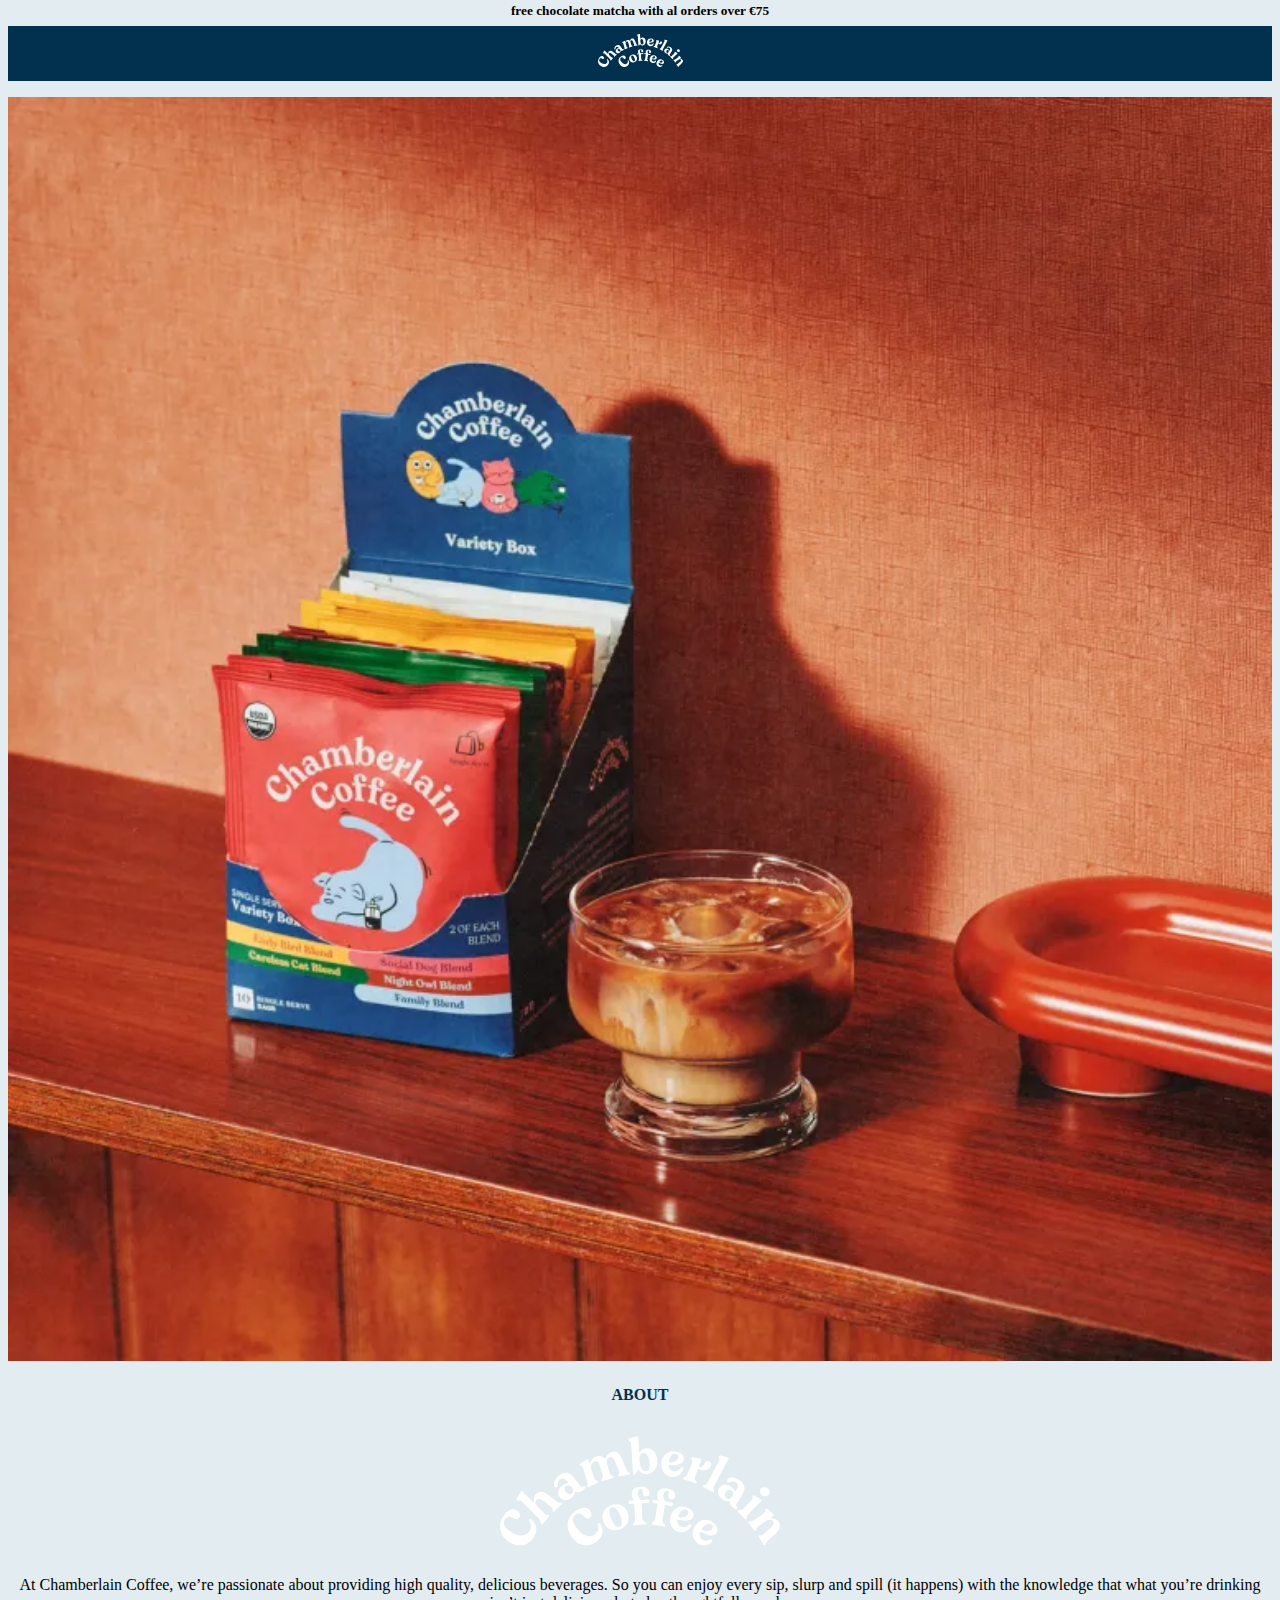
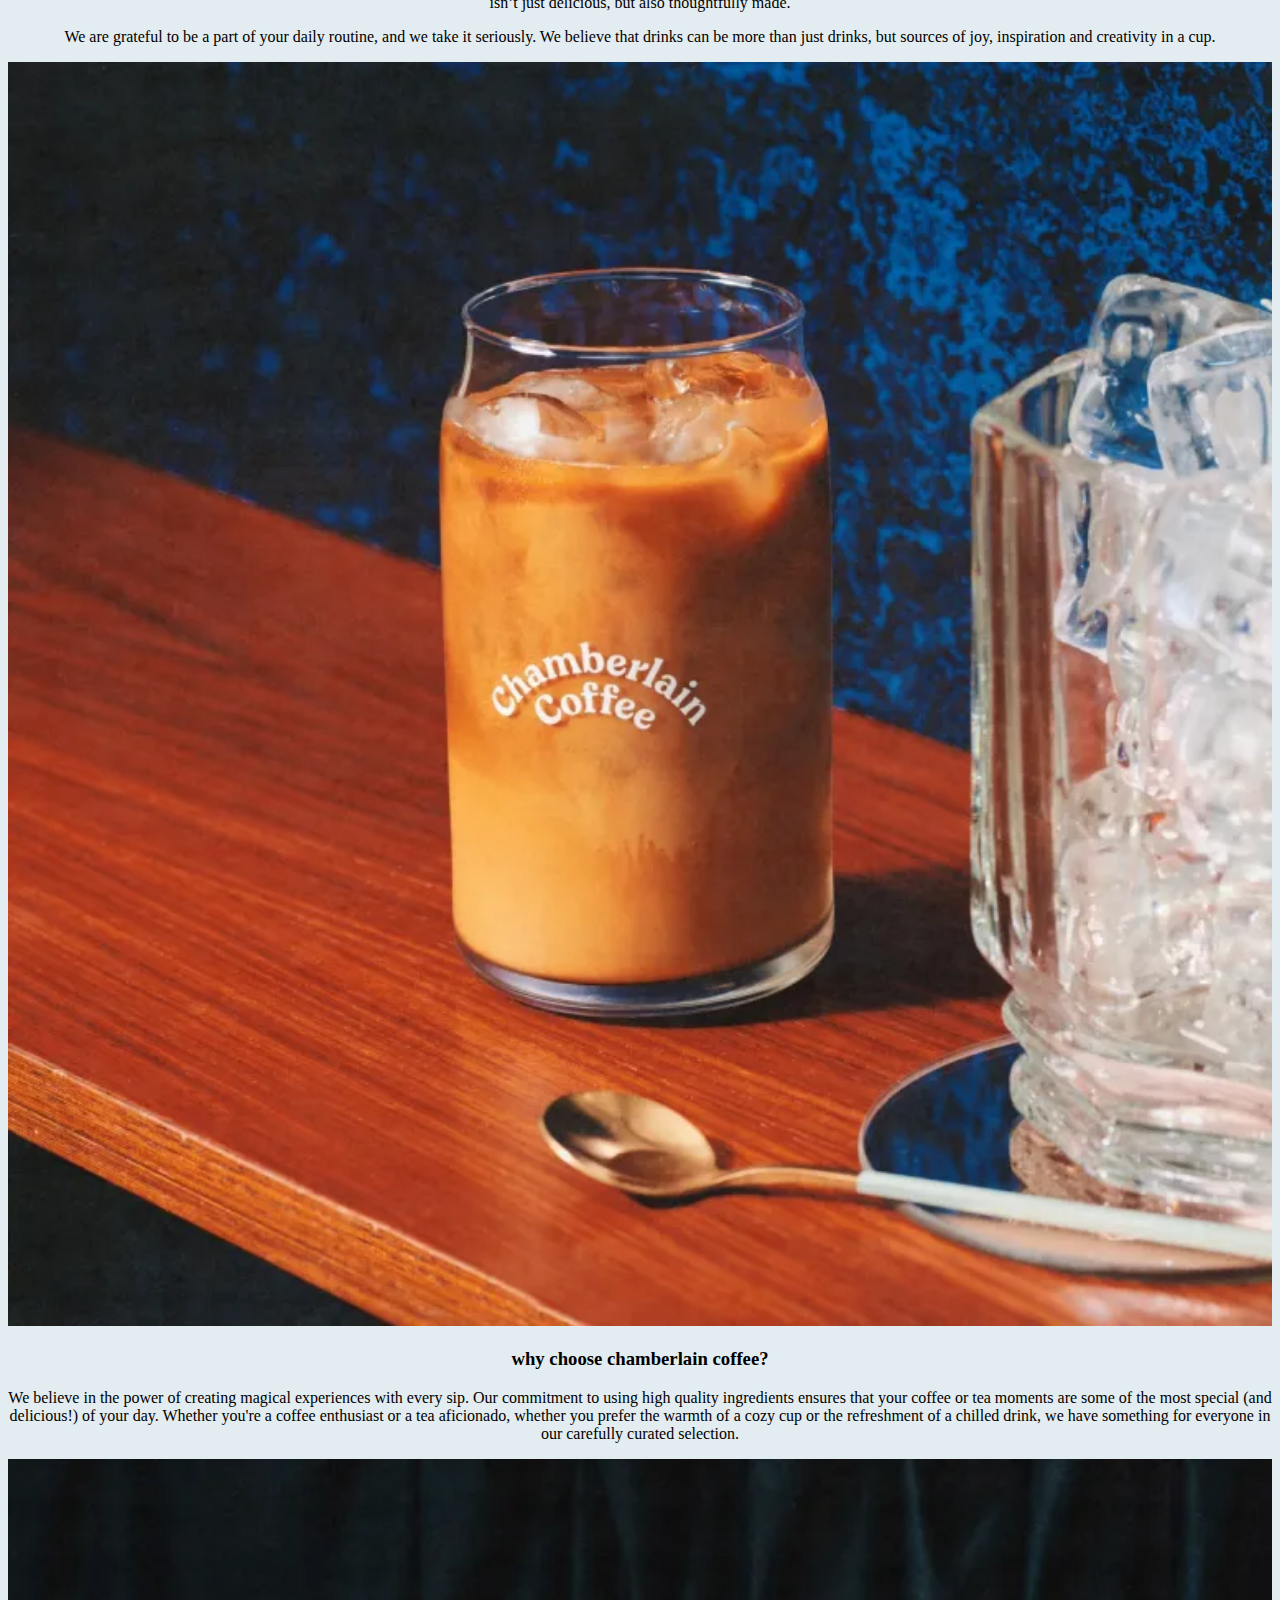
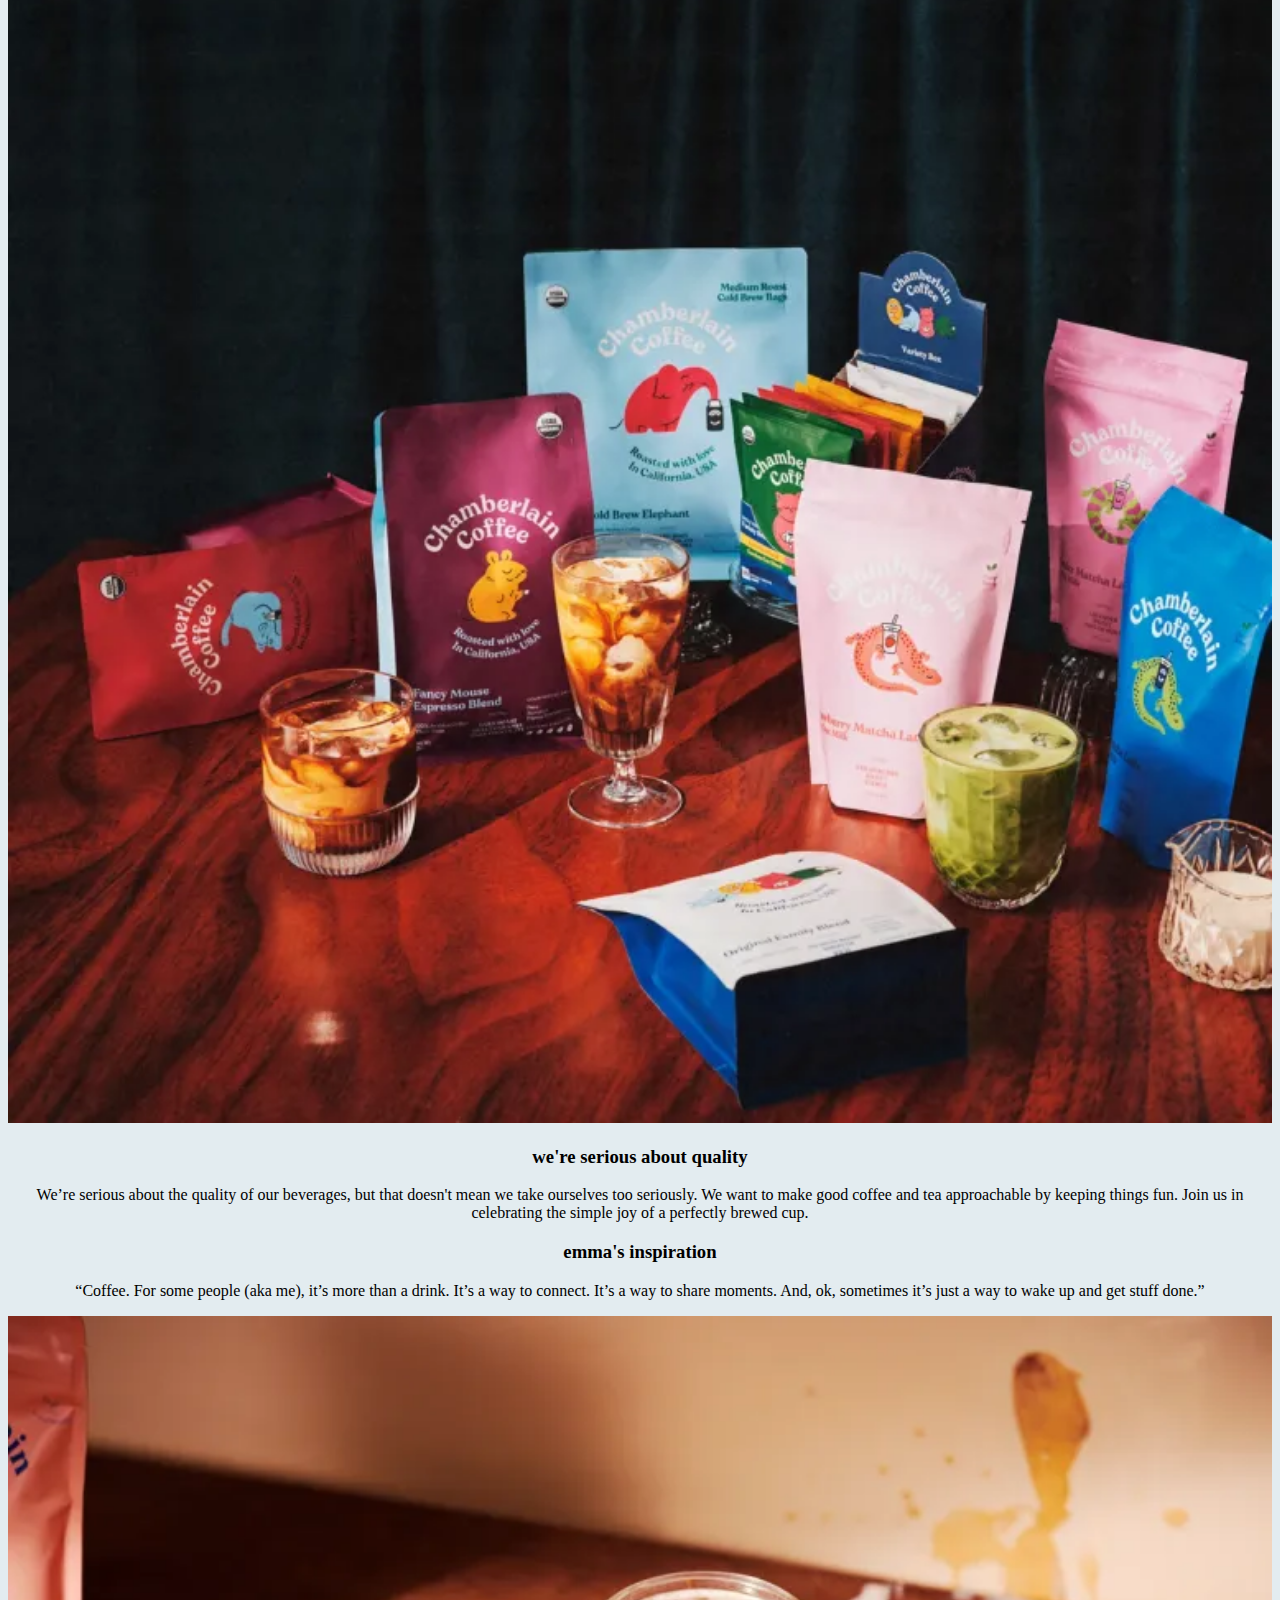
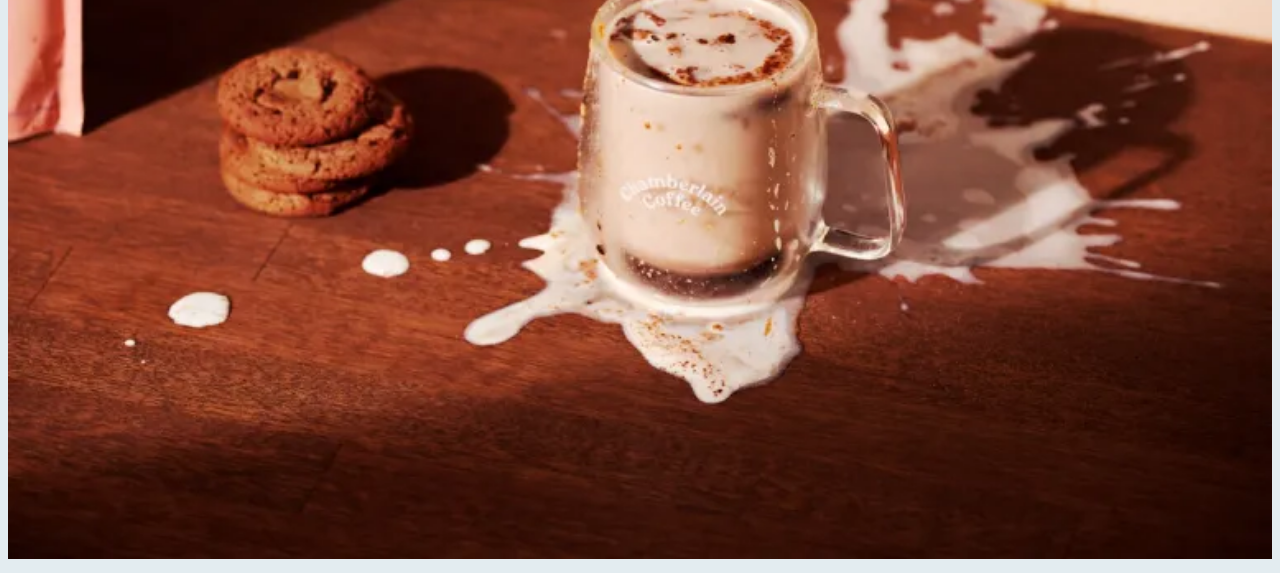
==== about.html @ 6c20d547 "aboutme" ====
<!DOCTYPE html>
<html lang="en">
  <head>
    <meta charset="UTF-8" />
    <meta name="viewport" content="width=device-width, initial-scale=1.0" />
    <link href="styles/style.css" rel="stylesheet" />
    <link rel="icon" type="image/svg+xml" href="images/favicon.svg" />
  </head>
  <body>
    <header>
      <div class="text-carousel">
        <p class="carousel-p">free chocolate matcha with al orders over €75</p>
        <p class="carousel-p">free shipping on all eu orders over €60</p>
        <p class="carousel-p">shipping locally to eu costumers</p>
      </div>
      <nav>
        <ul>
          <li>
            <div class="logo">
              <img
                src="/images/chamberlain_logo.svg"
                height="85"
                width="85"
                alt="logo naam chamberlain coffee"
              />
            </div>
          </li>
        </ul>
      </nav>
    </header>

    <img
      src="/images/aboutme1.webp"
      height="100%"
      width="100%"
      alt="logo naam chamberlain coffee"
    />

    <section>
      <h4>ABOUT</h4>
      <img
        src="/images/chamberlain_logo.svg"
        height="130"
        width="280"
        alt="logo naam chamberlain coffee"
      />
      <p>
        At Chamberlain Coffee, we’re passionate about providing high quality,
        delicious beverages. So you can enjoy every sip, slurp and spill (it
        happens) with the knowledge that what you’re drinking isn’t just
        delicious, but also thoughtfully made.
      </p>
      <p>
        We are grateful to be a part of your daily routine, and we take it
        seriously. We believe that drinks can be more than just drinks, but
        sources of joy, inspiration and creativity in a cup.
      </p>
    </section>

    <img
      src="/images/aboutme2.webp"
      height="100%"
      width="100%"
      alt="logo naam chamberlain coffee"
    />

    <h3>why choose chamberlain coffee?</h3>
    <p>
      We believe in the power of creating magical experiences with every sip.
      Our commitment to using high quality ingredients ensures that your coffee
      or tea moments are some of the most special (and delicious!) of your day.
      Whether you're a coffee enthusiast or a tea aficionado, whether you prefer
      the warmth of a cozy cup or the refreshment of a chilled drink, we have
      something for everyone in our carefully curated selection.
    </p>

    <img
      src="/images/aboutme3.webp"
      height="100%"
      width="100%"
      alt="logo naam chamberlain coffee"
    />

    <section>
      <h3>we're serious about quality</h3>
      <p>
        We’re serious about the quality of our beverages, but that doesn't mean
        we take ourselves too seriously. We want to make good coffee and tea
        approachable by keeping things fun. Join us in celebrating the simple
        joy of a perfectly brewed cup.
      </p>
    </section>

    <section>
      <h3>emma's inspiration</h3>
      <p>
        “Coffee. For some people (aka me), it’s more than a drink. It’s a way to
        connect. It’s a way to share moments. And, ok, sometimes it’s just a way
        to wake up and get stuff done.”
      </p>
    </section>

    <img
      src="/images/aboutme4.webp"
      height="100%"
      width="100%"
      alt="logo naam chamberlain coffee"
    />

    <script defer src="java.js"></script>
  </body>
</html>
---- styles/style.css ----
/* Default (light mode) met hulp van codepen van david */
:root {
  --background-color: #ffffff;
  --text-color: #000000;
  --primary-color: #023150;
  --secondary-color: #e3ecf0;
}

body:has(input[value="dark"]:checked) {
  --background-color: #1B1A55;
  --text-color: #9290C3;
  --primary-color: #535C91;
  --secondary-color: #070F2B;
}

body:has(input[value="summer"]:checked) {
  --background-color: #fff4ca; 
  --text-color: #005f73;     
  --primary-color:#074c0b; 
  --secondary-color: #86cf89;  
}

body {
  background-color: var(--secondary-color);
  color: var(--text-color);
  text-align: center;
  font-size: 16px;
}

button {
  background-color: var(--primary-color);
  color: var(--text-color);
}

a {
  color: var(--background-color);
}

header {
  position: sticky;
}

h1 {
  color: var(--background-color);
  font-size: 4cap;
  font-weight: 1000;
  text-align: center;
  margin: -150px 0;
}

h1, h2 span {
  display: block;
}

h2 {
  color: var(--primary-color);
  font-size: 3.5cap;
}

h4 {
  color: var(--primary-color);
}

h5 {
  font-size: medium;
  margin-top: -1.5em;
  font-weight: lighter;
}

p {
  color: var(--text-color);
}

nav {
  /* position: sticky; */
  z-index: 10;
  top: 0;
}

ul {
  color: var(--secondary-color);
  padding: 1em;
  display: flex;
  list-style-type: none;
  gap: 1em;
  justify-content: space-around;
  
}

nav ul {
  background-color: var(--primary-color);
  z-index: 10;
}

ol {
  color: var(--text-color);
  padding: 1em;
  list-style-type: none;
  gap: 1em;
  justify-content: space-around;
}

li {
  font-weight: bold;
}

.logo {
  margin-top: -2em;
  margin-bottom: -2em;
}

.text-carousel {
  width: 100%;
  text-align: center;
  margin: -18px 0;
  padding: 3px 0;
  background-color: var(--secondary-color);
  font-weight: bold;
  color: var(--text-color);
  position: relative;
  font-size: smaller;
  z-index: 1;
  height: 30px;
}

.carousel-p {
  position: absolute;
  background-color: var(--secondary-color);
  width: 100%;
  top: 0;
  left: 100%; /* Start buiten het scherm aan de rechterkant */
  transform: translateX(100%);
  opacity: 0;
  transition: transform 0.6s ease, opacity 0.6s ease; /* Animatie voor sliding en fading */
}

.carousel-p.active {
  left: 0;
  transform: translateX(0); /* Verplaats de tekst naar zijn originele plek (binnen het zicht) */
  opacity: 1; /* Toon de tekst */
}

.carousel-p.exit {
  transform: translateX(-100%); /* Schuif de huidige tekst naar links (uit het zicht) */
  opacity: 0; /* Verberg de tekst */
}

.frontpage {
  position: relative;
  width: 100%;
  height: 550px;
  background-image: url("/images/frontpagecoffee.jpg");
  background-size: cover;
  background-position: center;
  display: flex;
  flex-direction: column;
  justify-content: center;
  align-items: center;
  color: var(--secondary-color);
  margin: -10;
  padding: -10;
  margin-top: 1em;
}

.frontpage button {
  background-color: var(--secondary-color);
  color: var(--text-color);
  border: 1px solid black;
  padding: 13px;
  border-radius: 15px;
  font-weight: bold;
  margin: 150px 0;
  text-align: center;
}

.bestsellers {
  display: grid;
  grid-template-columns: repeat(2, 1fr); /* Twee kolommen */
  gap: -5px;
  margin-top: 20px;

}

.bestsellers p {
  margin-top: -0.5em;
  font-size: smaller;
}

.bundles p {
  margin-top: -0.5em;
  font-size: smaller;
}

.pitcher,
.beakermug,
.icecubetray,
.chaioatmilklatte,
.matchagreen,
.xlcoldbrew,
.coldbrewstarter {
  justify-content: space-between;
  background-color: var(--background-color);
  padding: 15px;
  margin: 5px;
  background: var(--background-color);
  color: var(--text-color);
  border-radius: 30px;
}

button {
  background-color: #215731;
  color: white;
  border-radius: 20px;
  width: 130px;
border-style: none;
}

.bestsellers.button {
  color: #215731;
}

.subscribebutton {
  background-color: var(--secondary-color);
  color: var(--text-color);
  border-radius: 20px;
  /* padding: 1px; */
  margin-top: -1em;
  margin-bottom: -1em;
}

.somethingforeveryone {
  justify-content: space-between;
  background-color: var(--background-color);
  padding: 20px;
  background: var(--background-color);
  color: var(--text-color);
  border-radius: 50px;
  margin-top: 5em;
}

.sfe {
  display: flex;
  justify-content: space-between;
  overflow-x: scroll;
  background-color: transparent;
}

.sfe h4 {
  color: var(--primary-color);
}

.explorethearchieve {
  background: var(--primary-color);
  padding: 20px;
  color: var(--background-color);
  border-radius: 40px;
  text-align: left;
}

.explorethearchieve h2 {
  color: var(--background-color);
  text-align: center;
  font-size: 4.5cap;
  margin-top: -0.2em;
  margin-bottom: -0.2em;
}

.explorethearchieve h3 {
  font-size: 2.5cap;
  text-align: center;
}

.explorethearchieve p {
  color: var(--background-color);
  text-align: center;
}

.explorethearchieve button {
  background-color: var(--secondary-color);
  color: var(--primary-color);
  border-radius: 20px;
  padding: 5px;
  margin: 1em;
  text-align: center;
}

video {
  border-radius: 3cap;
}

/* color: p button bestsellers: #9bcbeb */
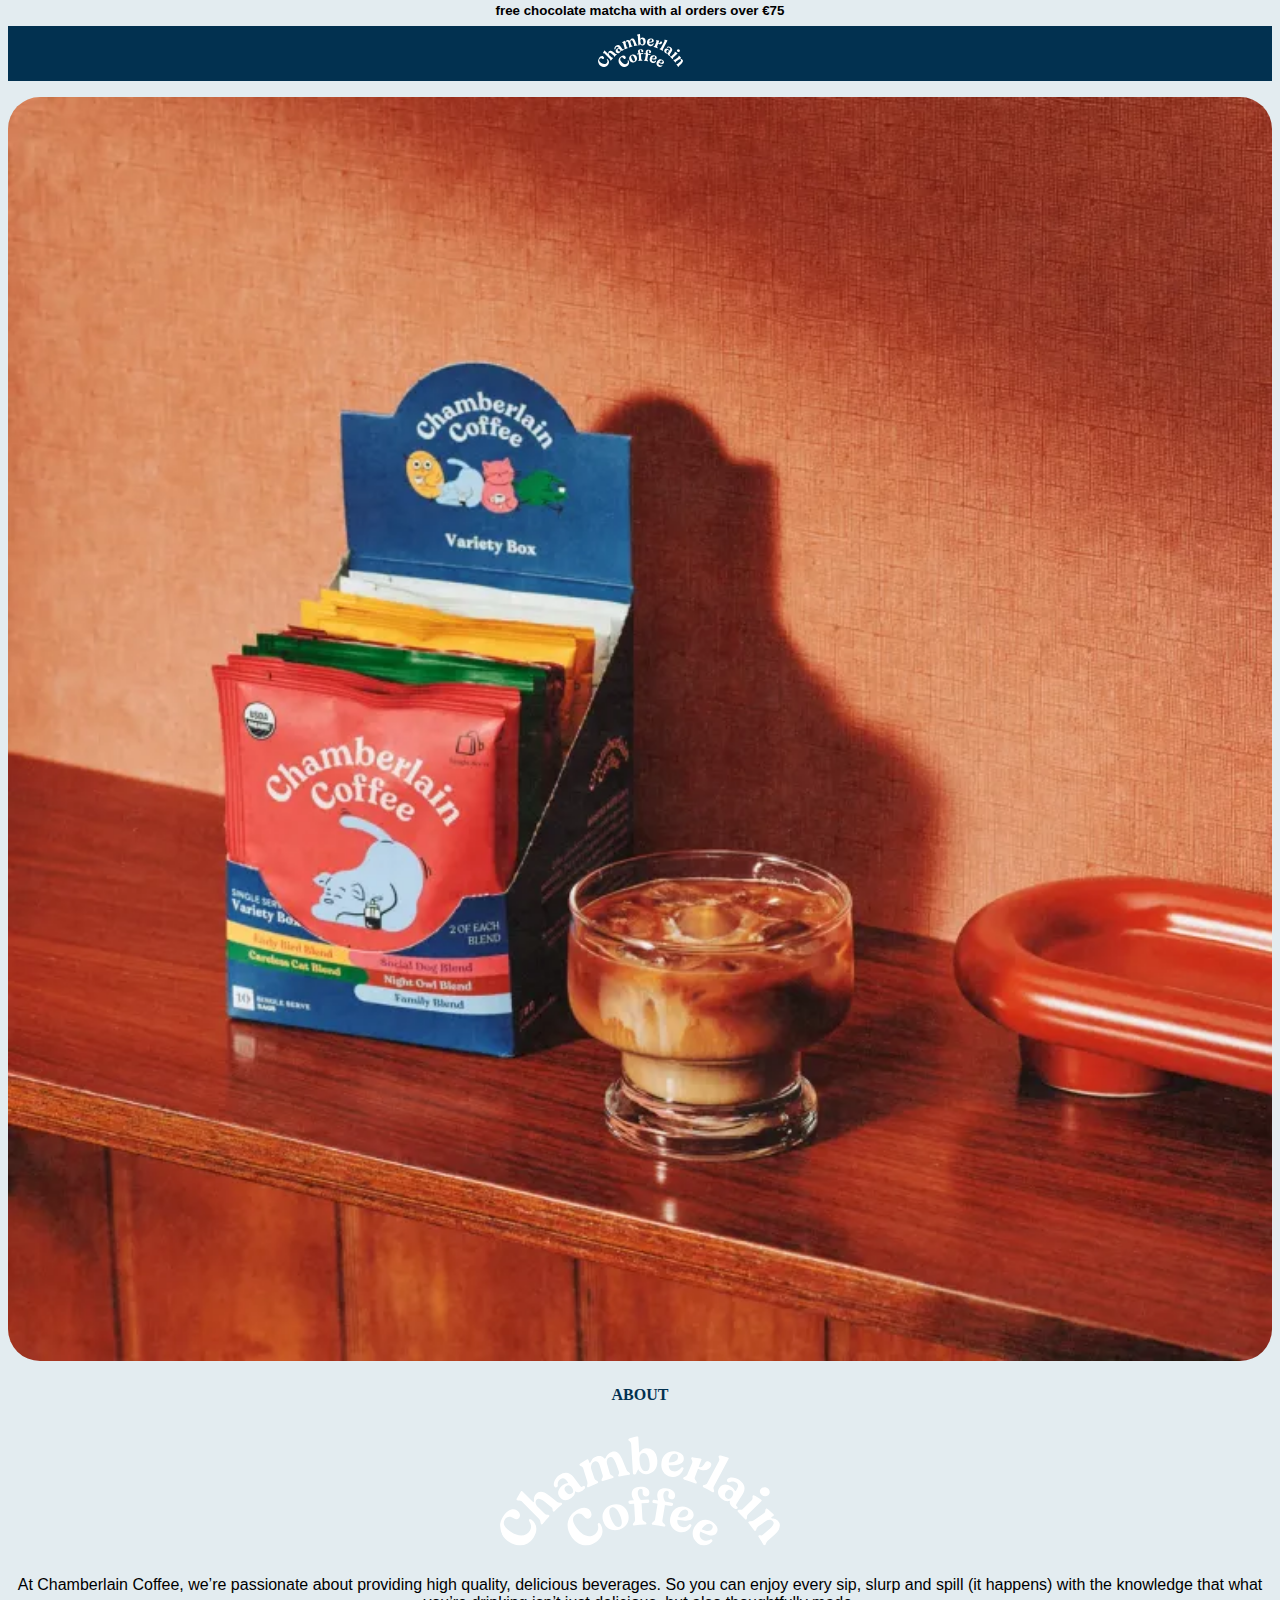
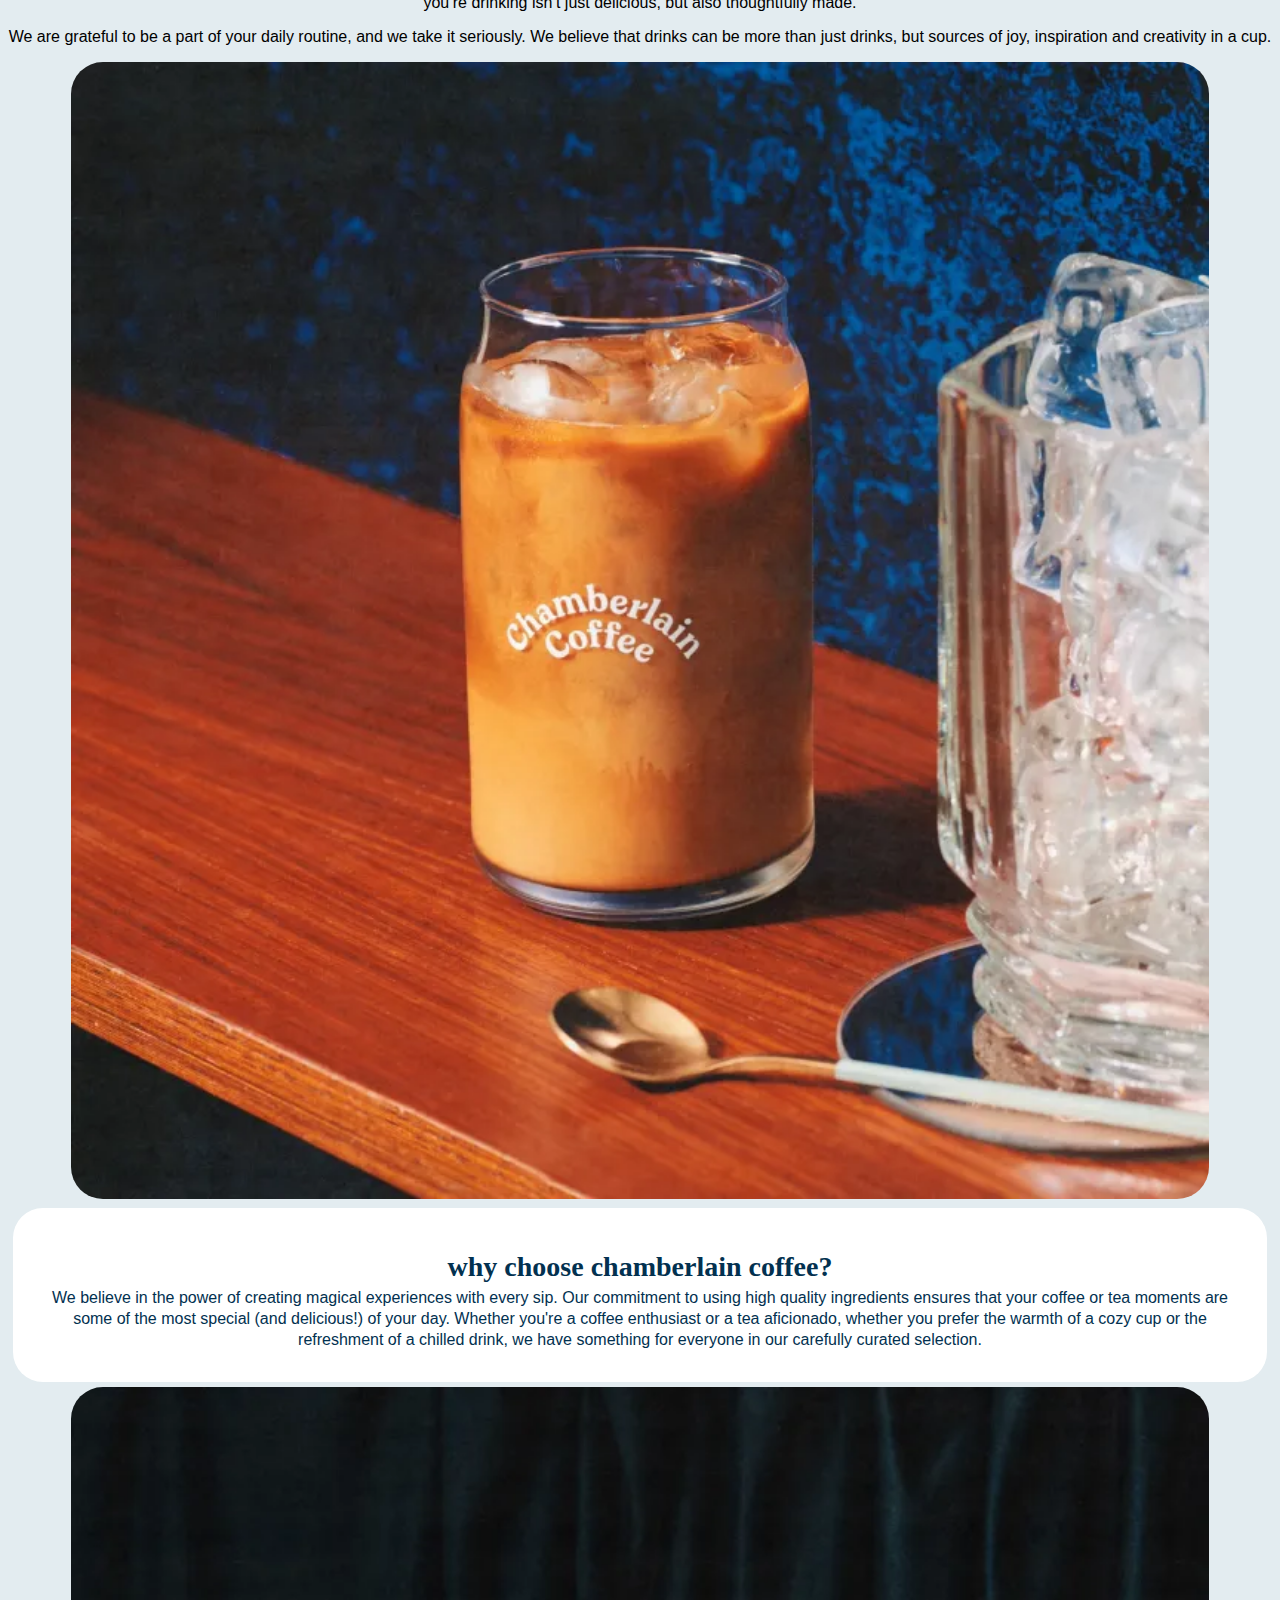
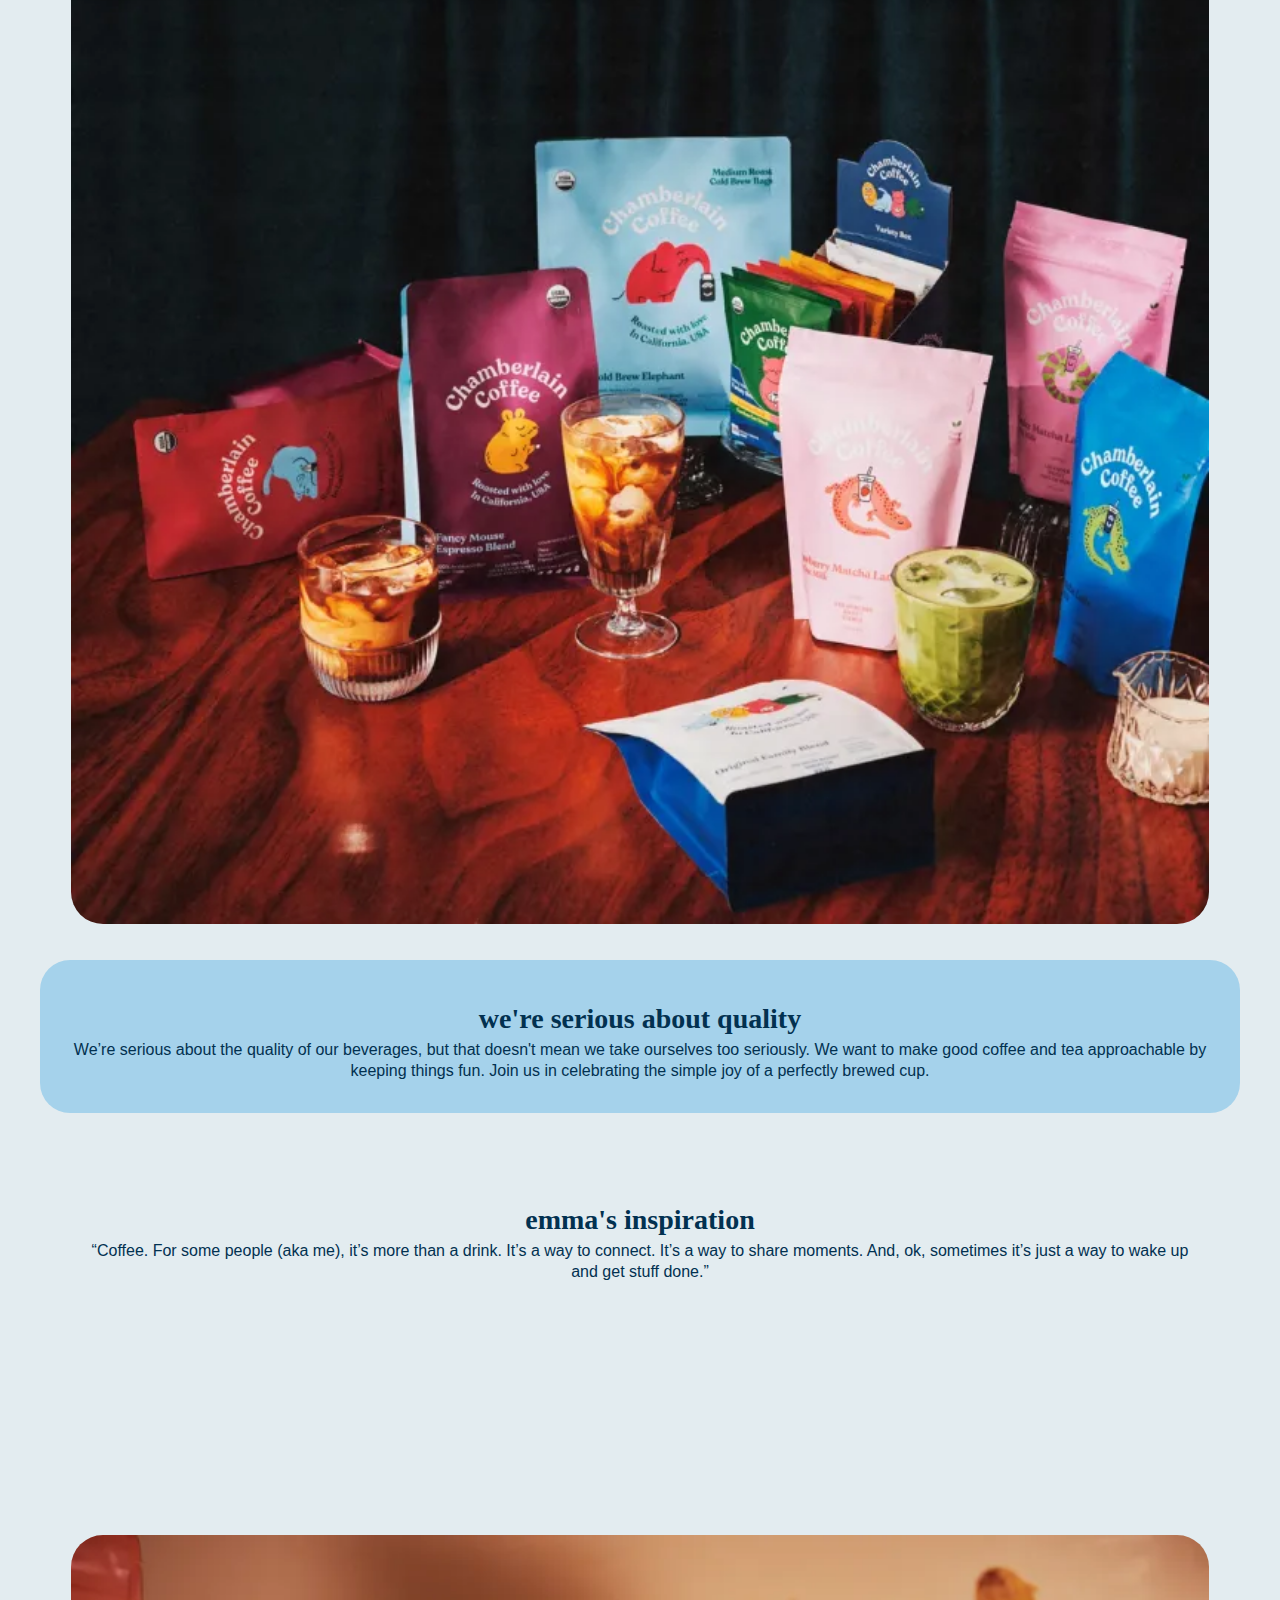
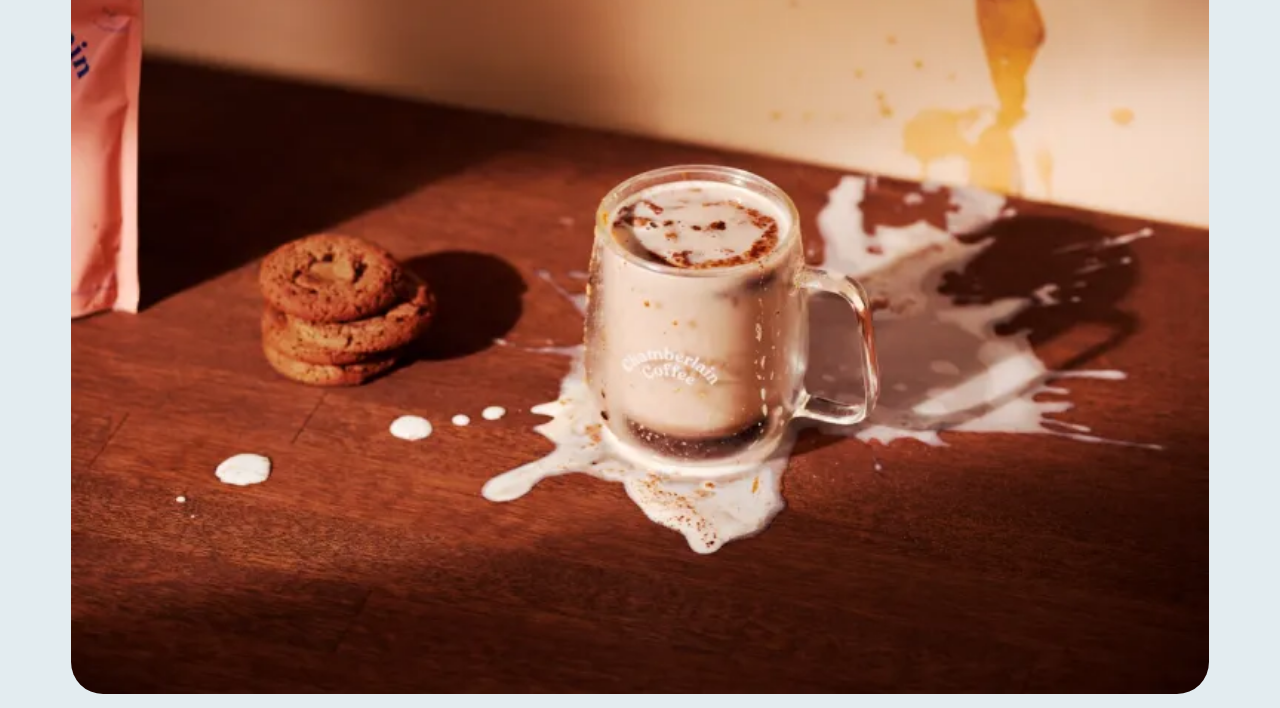
==== commit 17fa1c7e: "about-styling" ====
--- a/about.html
+++ b/about.html
@@ -6,7 +6,7 @@
     <link href="styles/style.css" rel="stylesheet" />
     <link rel="icon" type="image/svg+xml" href="images/favicon.svg" />
   </head>
-  <body>
+  <body class="about">
     <header>
       <div class="text-carousel">
         <p class="carousel-p">free chocolate matcha with al orders over €75</p>
@@ -36,7 +36,7 @@
       alt="logo naam chamberlain coffee"
     />
 
-    <section>
+    <section class="about">
       <h4>ABOUT</h4>
       <img
         src="/images/chamberlain_logo.svg"
@@ -59,29 +59,32 @@
 
     <img
       src="/images/aboutme2.webp"
-      height="100%"
-      width="100%"
+      height="90%"
+      width="90%"
       alt="logo naam chamberlain coffee"
     />
 
-    <h3>why choose chamberlain coffee?</h3>
-    <p>
-      We believe in the power of creating magical experiences with every sip.
-      Our commitment to using high quality ingredients ensures that your coffee
-      or tea moments are some of the most special (and delicious!) of your day.
-      Whether you're a coffee enthusiast or a tea aficionado, whether you prefer
-      the warmth of a cozy cup or the refreshment of a chilled drink, we have
-      something for everyone in our carefully curated selection.
-    </p>
+    <section class="choose">
+      <h3>why choose chamberlain coffee?</h3>
+      <p>
+        We believe in the power of creating magical experiences with every sip.
+        Our commitment to using high quality ingredients ensures that your
+        coffee or tea moments are some of the most special (and delicious!) of
+        your day. Whether you're a coffee enthusiast or a tea aficionado,
+        whether you prefer the warmth of a cozy cup or the refreshment of a
+        chilled drink, we have something for everyone in our carefully curated
+        selection.
+      </p>
+    </section>
 
     <img
       src="/images/aboutme3.webp"
-      height="100%"
-      width="100%"
+      height="90%"
+      width="90%"
       alt="logo naam chamberlain coffee"
     />
 
-    <section>
+    <section class="quality">
       <h3>we're serious about quality</h3>
       <p>
         We’re serious about the quality of our beverages, but that doesn't mean
@@ -91,7 +94,7 @@
       </p>
     </section>
 
-    <section>
+    <section class="inspiration">
       <h3>emma's inspiration</h3>
       <p>
         “Coffee. For some people (aka me), it’s more than a drink. It’s a way to
@@ -102,8 +105,8 @@
 
     <img
       src="/images/aboutme4.webp"
-      height="100%"
-      width="100%"
+      height="90%"
+      width="90%"
       alt="logo naam chamberlain coffee"
     />
 
--- a/styles/style.css
+++ b/styles/style.css
@@ -7,17 +7,17 @@
 }
 
 body:has(input[value="dark"]:checked) {
-  --background-color: #1B1A55;
-  --text-color: #9290C3;
-  --primary-color: #535C91;
-  --secondary-color: #070F2B;
+  --background-color: #1b1a55;
+  --text-color: #9290c3;
+  --primary-color: #535c91;
+  --secondary-color: #070f2b;
 }
 
 body:has(input[value="summer"]:checked) {
-  --background-color: #fff4ca; 
-  --text-color: #005f73;     
-  --primary-color:#074c0b; 
-  --secondary-color: #86cf89;  
+  --background-color: #fff4ca;
+  --text-color: #005f73;
+  --primary-color: #074c0b;
+  --secondary-color: #86cf89;
 }
 
 body {
@@ -48,7 +48,8 @@
   margin: -150px 0;
 }
 
-h1, h2 span {
+h1,
+h2 span {
   display: block;
 }
 
@@ -69,6 +70,7 @@
 
 p {
   color: var(--text-color);
+  font-family: Verdana, Geneva, Tahoma, sans-serif;
 }
 
 nav {
@@ -84,7 +86,6 @@
   list-style-type: none;
   gap: 1em;
   justify-content: space-around;
-  
 }
 
 nav ul {
@@ -136,12 +137,16 @@
 
 .carousel-p.active {
   left: 0;
-  transform: translateX(0); /* Verplaats de tekst naar zijn originele plek (binnen het zicht) */
+  transform: translateX(
+    0
+  ); /* Verplaats de tekst naar zijn originele plek (binnen het zicht) */
   opacity: 1; /* Toon de tekst */
 }
 
 .carousel-p.exit {
-  transform: translateX(-100%); /* Schuif de huidige tekst naar links (uit het zicht) */
+  transform: translateX(
+    -100%
+  ); /* Schuif de huidige tekst naar links (uit het zicht) */
   opacity: 0; /* Verberg de tekst */
 }
 
@@ -178,7 +183,6 @@
   grid-template-columns: repeat(2, 1fr); /* Twee kolommen */
   gap: -5px;
   margin-top: 20px;
-
 }
 
 .bestsellers p {
@@ -207,12 +211,71 @@
   border-radius: 30px;
 }
 
+body.about img {
+  border-radius: 2em;
+}
+
+.about p {
+  font-size: 100%;
+}
+
+/* .about {
+  padding: 15px;
+  margin: 5px;
+  background: var(--background-color);
+  color: var(--text-color);
+  border-radius: 30px;
+} */
+
+.choose {
+  padding: 15px;
+  margin: 5px;
+  background: var(--background-color);
+  color: var(--text-color);
+  border-radius: 30px;
+}
+
+.choose h3,
+.quality h3,
+.inspiration h3 {
+  font-size: 28px;
+  display: inline-block;
+  width: 85%;
+  margin-bottom: 5px;
+  color: var(--primary-color)
+}
+
+
+
+.choose p,
+.quality p,
+.inspiration p {
+  margin: 1em 1em;
+  margin-top: 0;
+  line-height: 130%;
+  padding: -1em -1em;
+  color: var(--primary-color)
+}
+
+.quality {
+  padding: 15px;
+  margin: 2em 2em;
+  background: #a5d2eb;
+  color: var(--text-color);
+  border-radius: 30px;
+}
+
+.inspiration {
+margin: 5%;
+margin-bottom: 20%;
+}
+
 button {
   background-color: #215731;
   color: white;
   border-radius: 20px;
   width: 130px;
-border-style: none;
+  border-style: none;
 }
 
 .bestsellers.button {
@@ -288,4 +351,4 @@
   border-radius: 3cap;
 }
 
-/* color: p button bestsellers: #9bcbeb */+/* color: p button bestsellers: #9bcbeb */
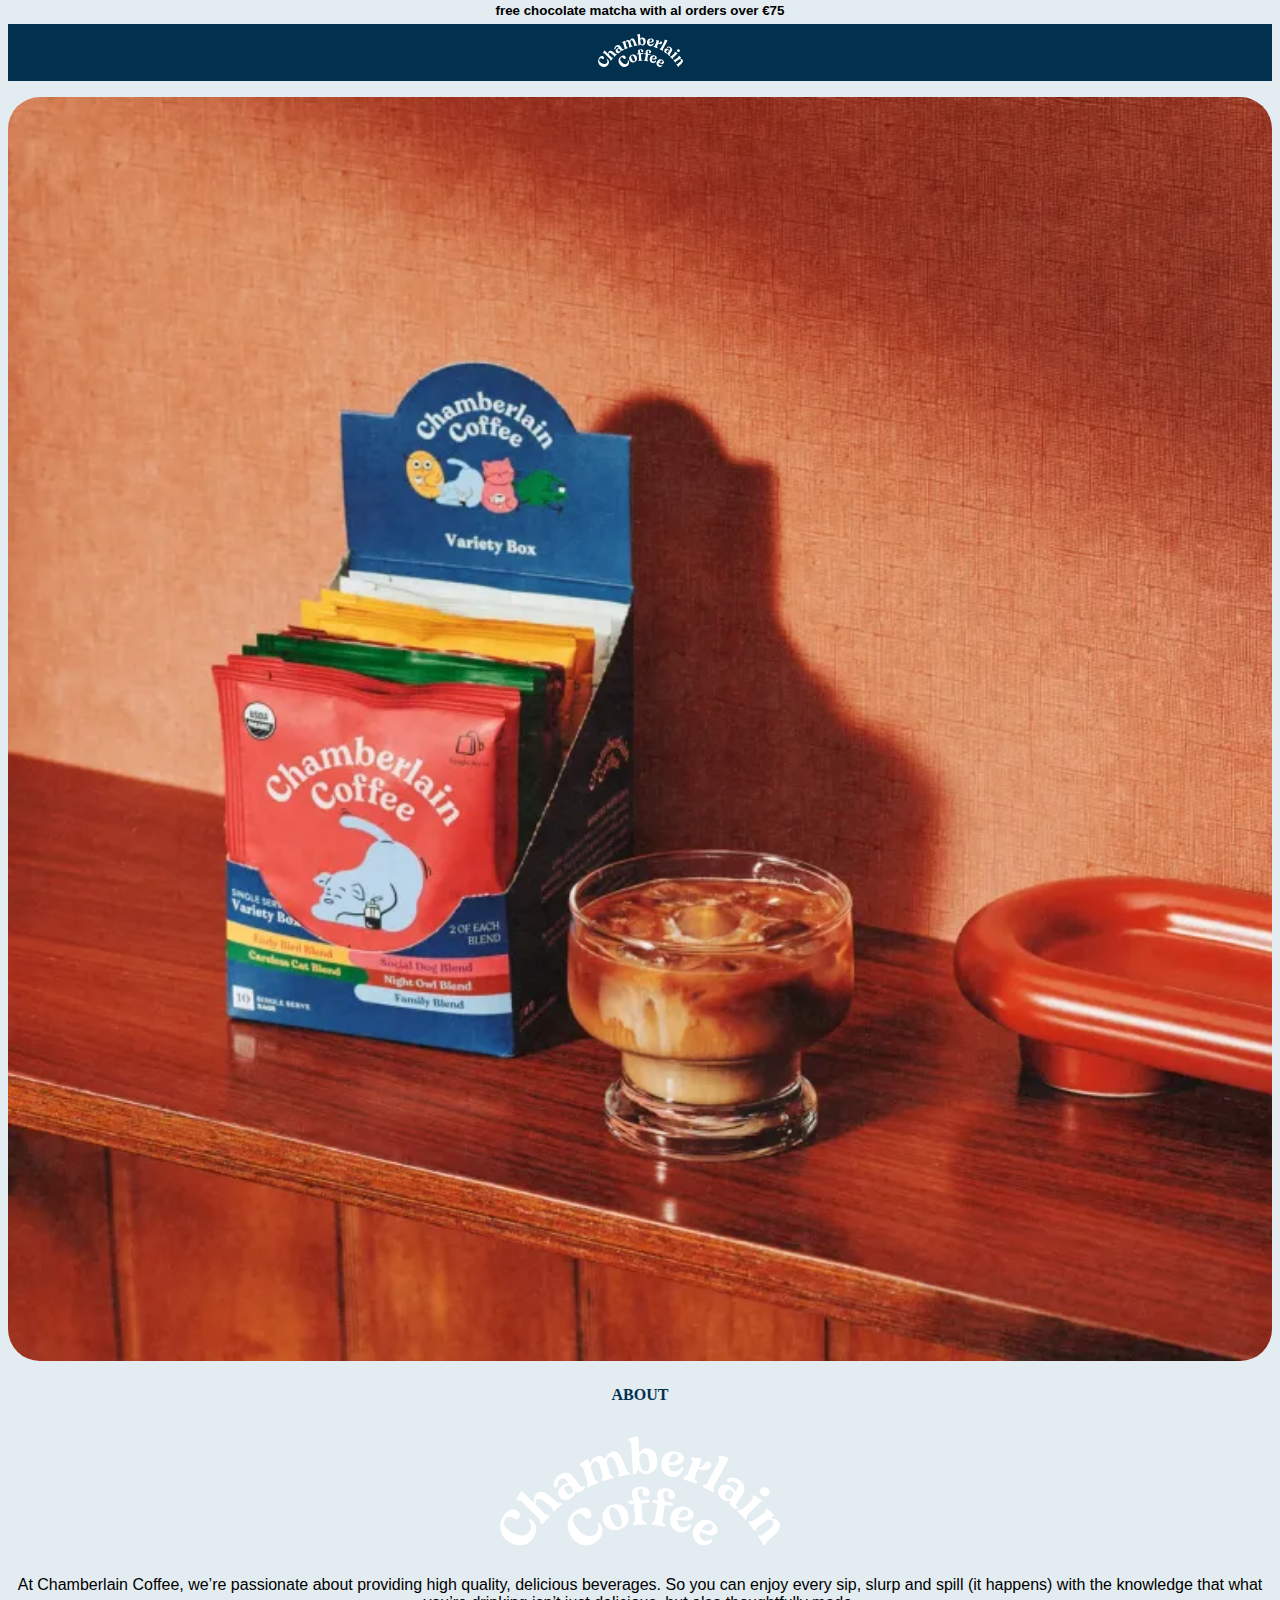
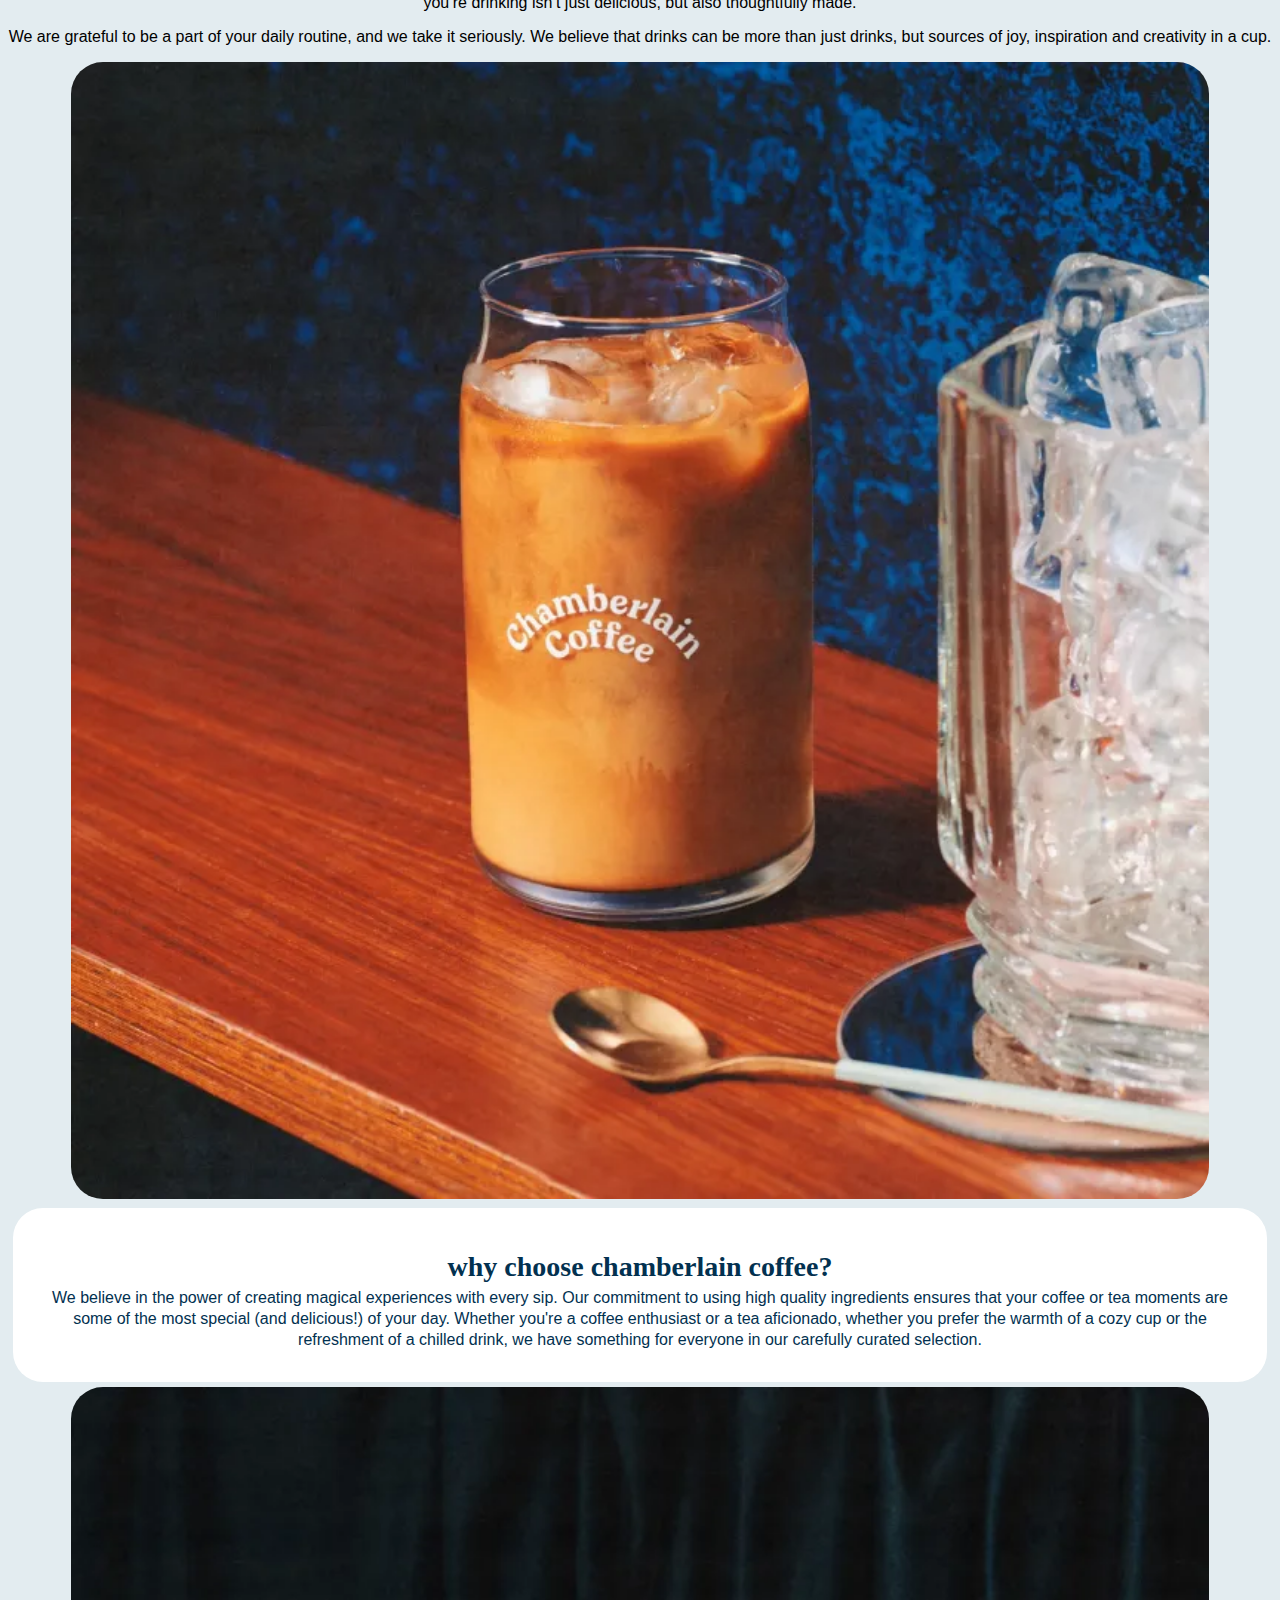
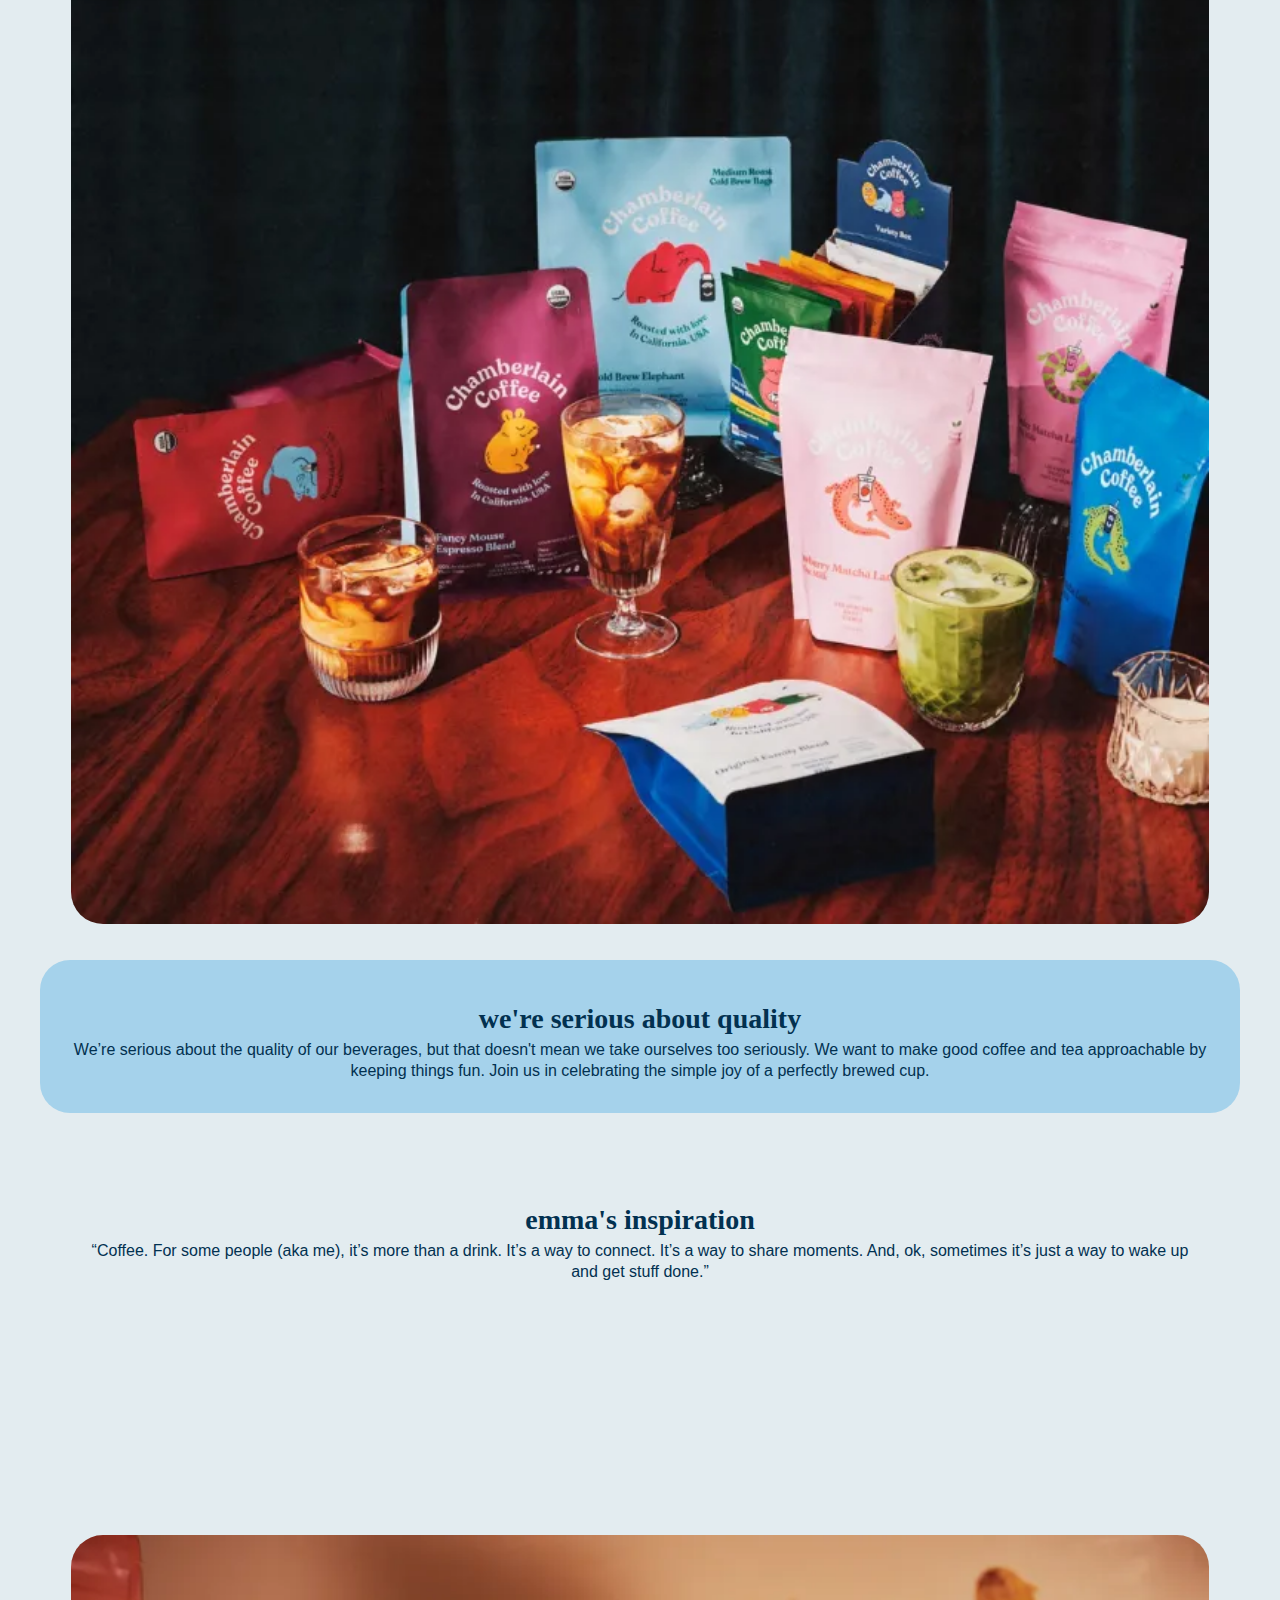
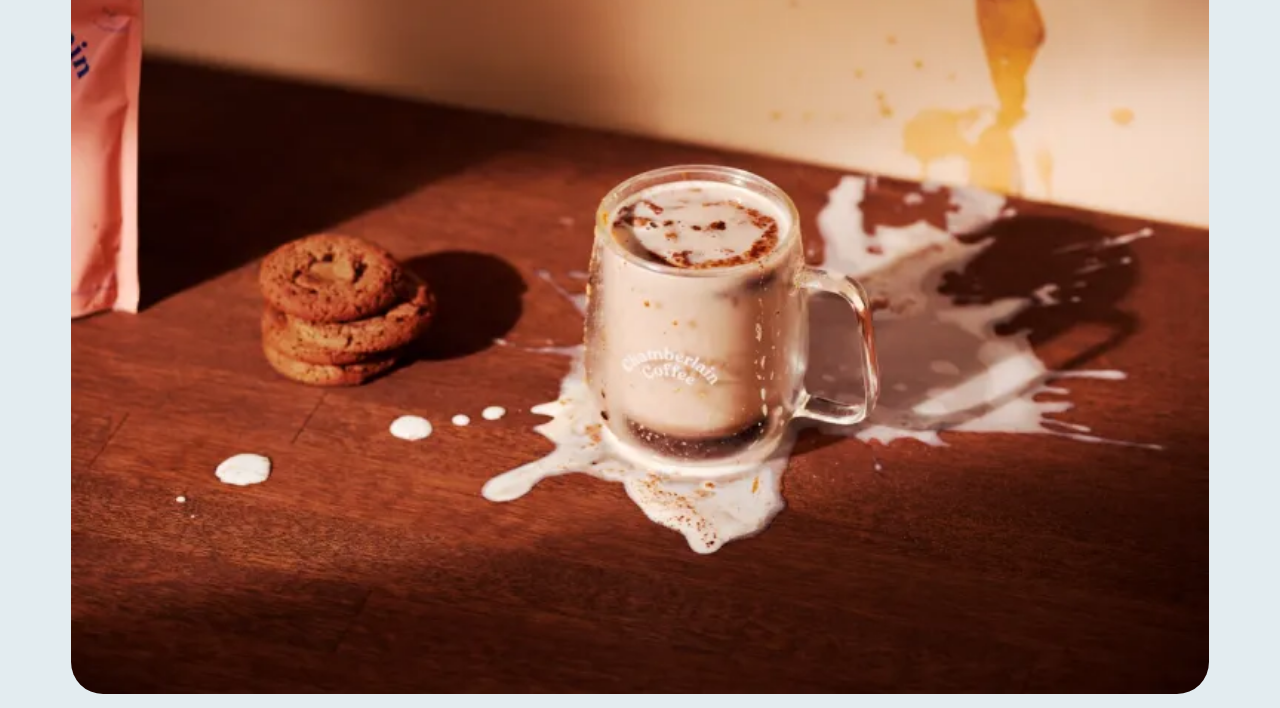
==== commit 6dd63e95: "updates" ====
--- a/about.html
+++ b/about.html
@@ -17,12 +17,14 @@
         <ul>
           <li>
             <div class="logo">
-              <img
-                src="/images/chamberlain_logo.svg"
-                height="85"
-                width="85"
-                alt="logo naam chamberlain coffee"
-              />
+              <a href="index.html">
+                <img
+                  src="/images/chamberlain_logo.svg"
+                  height="85"
+                  width="85"
+                  alt="logo naam chamberlain coffee"
+                />
+              </a>
             </div>
           </li>
         </ul>
--- a/styles/style.css
+++ b/styles/style.css
@@ -32,11 +32,17 @@
   color: var(--text-color);
 }
 
+button:active {
+  /* 1px omlaag bij klikken - als feedback */
+  transform: translateY(3px);
+}
+
 a {
   color: var(--background-color);
 }
 
-header {
+header,
+nav {
   position: sticky;
 }
 
@@ -108,6 +114,12 @@
 .logo {
   margin-top: -2em;
   margin-bottom: -2em;
+}
+
+.hamburger-icon {
+  width: 1em;
+  height: auto;
+  margin-left: -10px;
 }
 
 .text-carousel {
@@ -192,7 +204,6 @@
 
 .bundles p {
   margin-top: -0.5em;
-  font-size: smaller;
 }
 
 .pitcher,
@@ -242,10 +253,8 @@
   display: inline-block;
   width: 85%;
   margin-bottom: 5px;
-  color: var(--primary-color)
-}
-
-
+  color: var(--primary-color);
+}
 
 .choose p,
 .quality p,
@@ -254,7 +263,7 @@
   margin-top: 0;
   line-height: 130%;
   padding: -1em -1em;
-  color: var(--primary-color)
+  color: var(--primary-color);
 }
 
 .quality {
@@ -266,8 +275,8 @@
 }
 
 .inspiration {
-margin: 5%;
-margin-bottom: 20%;
+  margin: 5%;
+  margin-bottom: 20%;
 }
 
 button {
@@ -351,4 +360,17 @@
   border-radius: 3cap;
 }
 
+.hamburger {
+  text-align: left;
+  font-family: helvetica, arial, sans-serif;
+  font-weight: -100;
+}
+
+body.hamburger img {
+  border-radius: 20%;
+  /* display: flex; */
+  justify-content: center;
+  gap: 10px;
+}
+
 /* color: p button bestsellers: #9bcbeb */
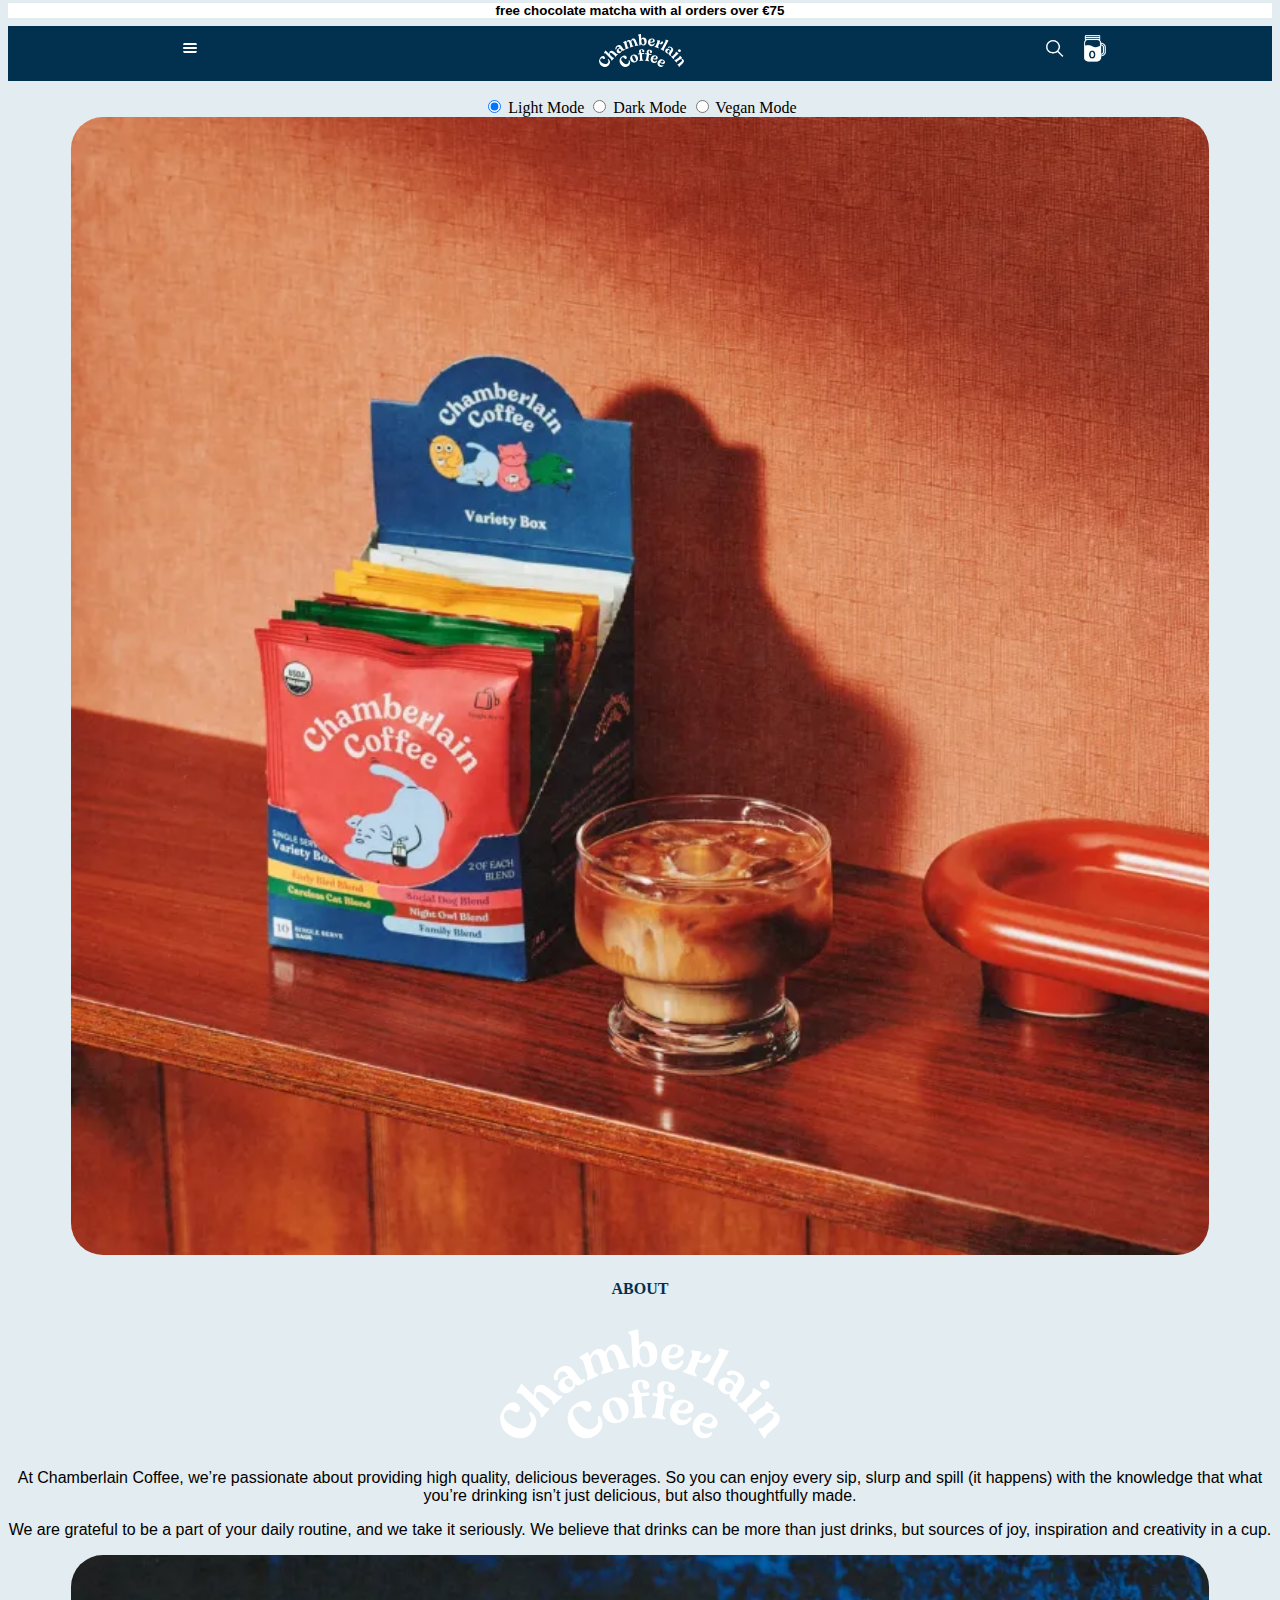
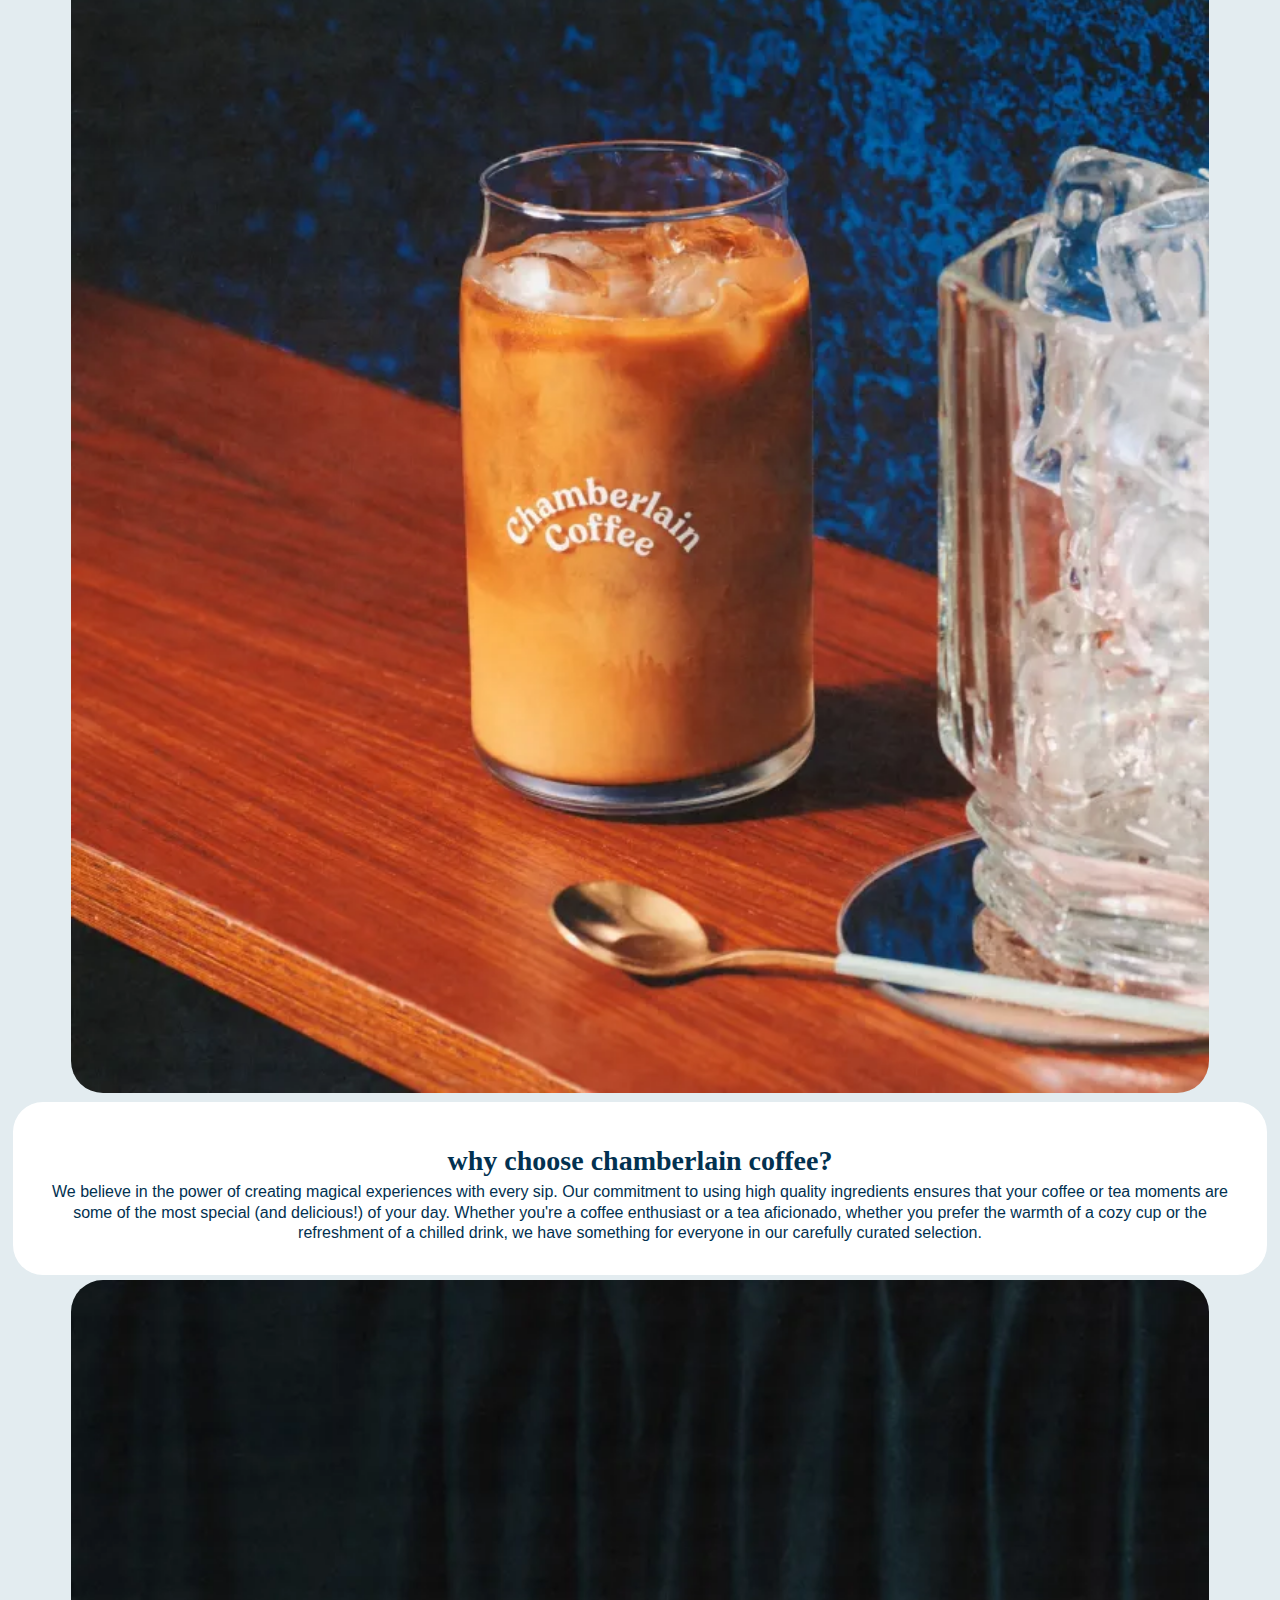
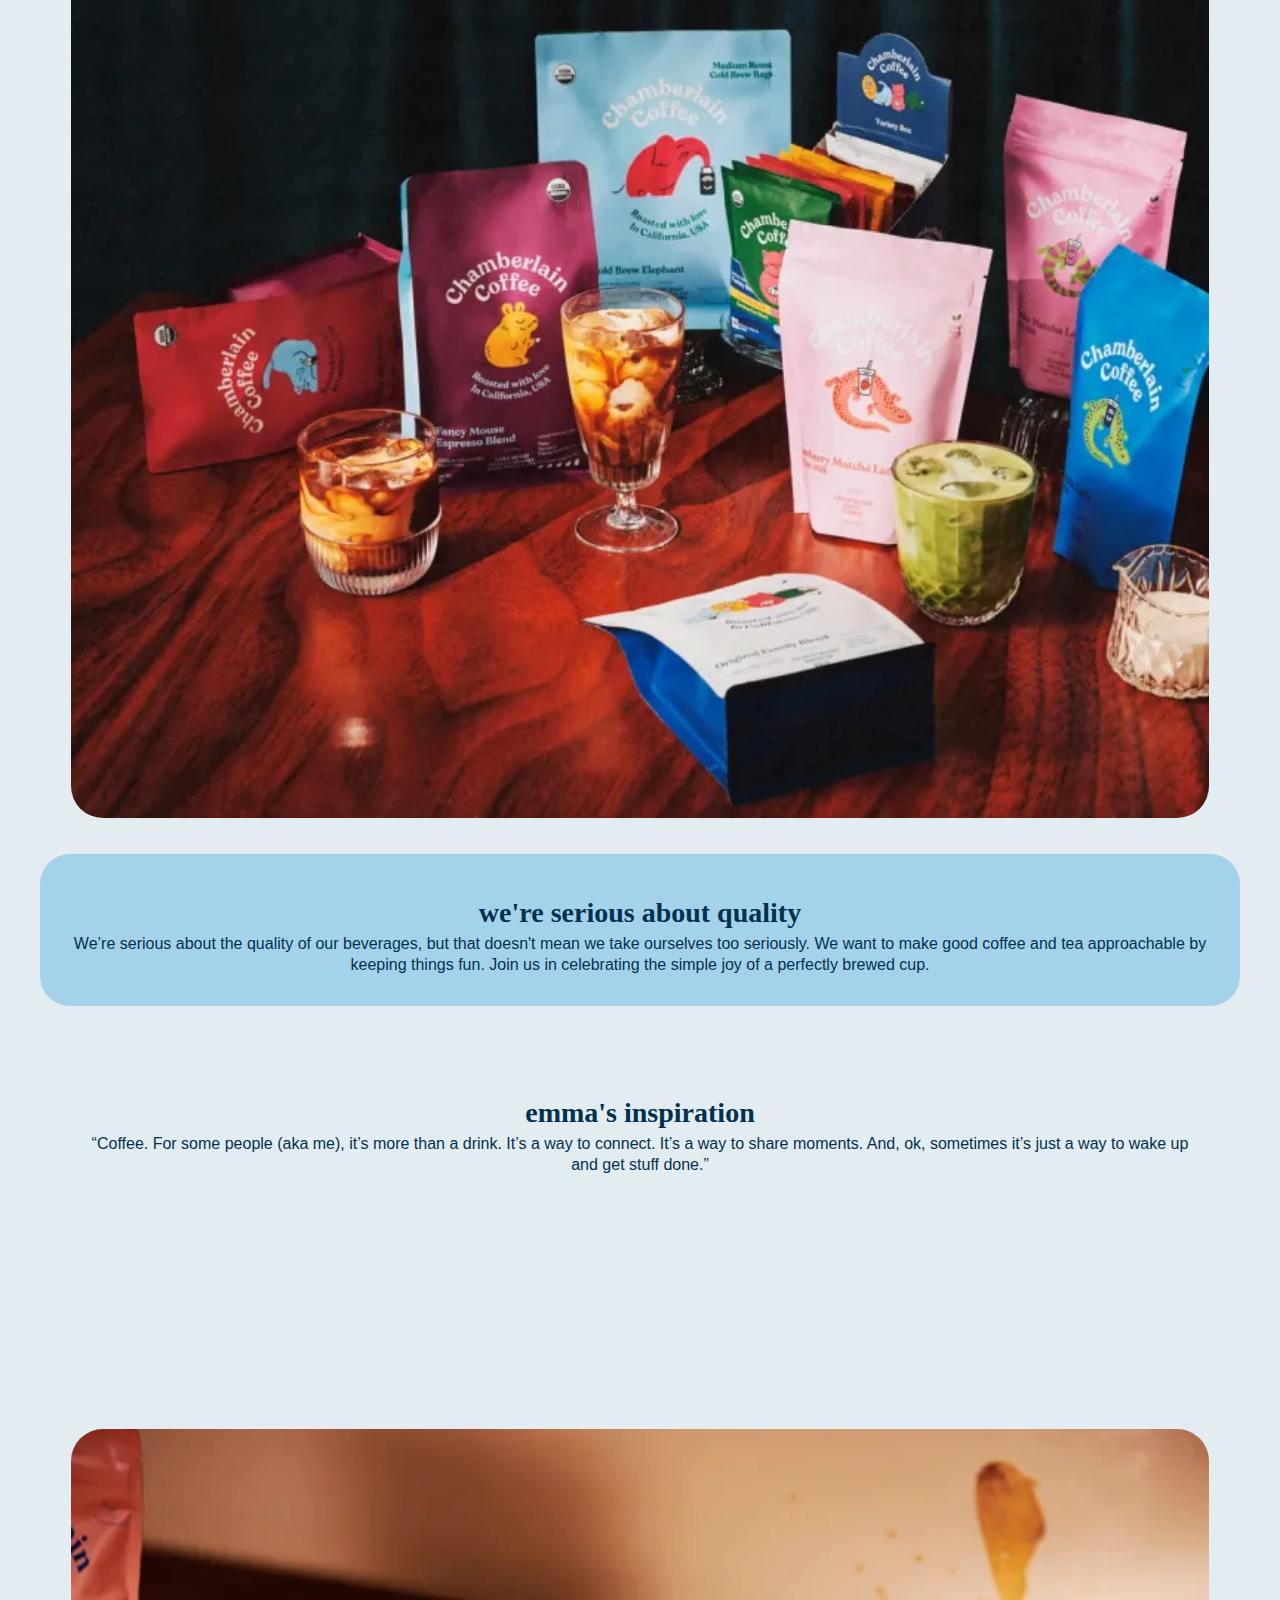
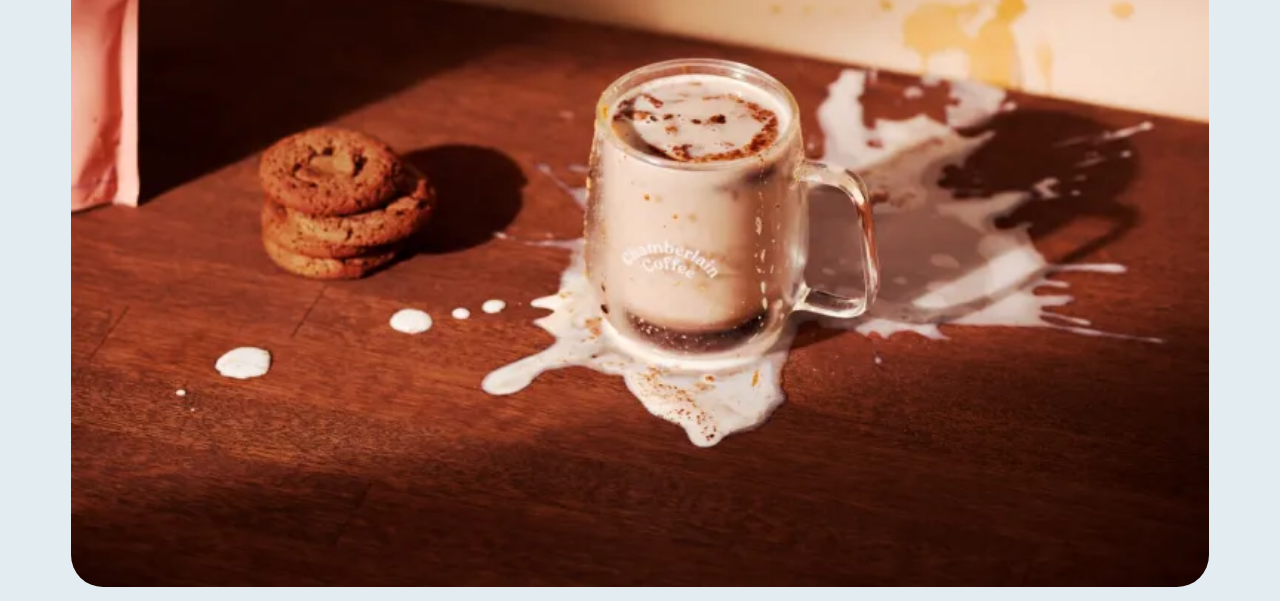
==== commit d1b13fd1: "updates" ====
--- a/about.html
+++ b/about.html
@@ -7,14 +7,24 @@
     <link rel="icon" type="image/svg+xml" href="images/favicon.svg" />
   </head>
   <body class="about">
-    <header>
+    <header id="top">
       <div class="text-carousel">
         <p class="carousel-p">free chocolate matcha with al orders over €75</p>
         <p class="carousel-p">free shipping on all eu orders over €60</p>
         <p class="carousel-p">shipping locally to eu costumers</p>
       </div>
+
       <nav>
         <ul>
+          <li>
+            <a href="hamburger.html">
+              <img
+                src="/images/hamburgermenu.png"
+                alt="Hamburgermenu"
+                class="hamburger-icon"
+              />
+            </a>
+          </li>
           <li>
             <div class="logo">
               <a href="index.html">
@@ -27,14 +37,35 @@
               </a>
             </div>
           </li>
+          <li>
+            <div class="img-icons">
+              <img
+                src="/images/nav-icons.png"
+                height="45"
+                width="75"
+                alt="iconen zoeker en winkelwagentje in de vorm van coffee"
+              />
+            </div>
+          </li>
         </ul>
       </nav>
+      <form id="theme-form">
+        <label>
+          <input type="radio" name="theme" value="light" checked /> Light Mode
+        </label>
+        <label>
+          <input type="radio" name="theme" value="dark" /> Dark Mode
+        </label>
+        <label>
+          <input type="radio" name="theme" value="vegan" /> Vegan Mode
+        </label>
+      </form>
     </header>
 
     <img
       src="/images/aboutme1.webp"
       height="100%"
-      width="100%"
+      width="90%"
       alt="logo naam chamberlain coffee"
     />
 
--- a/styles/style.css
+++ b/styles/style.css
@@ -13,7 +13,7 @@
   --secondary-color: #070f2b;
 }
 
-body:has(input[value="summer"]:checked) {
+body:has(input[value="vegan"]:checked) {
   --background-color: #fff4ca;
   --text-color: #005f73;
   --primary-color: #074c0b;
@@ -77,12 +77,6 @@
 p {
   color: var(--text-color);
   font-family: Verdana, Geneva, Tahoma, sans-serif;
-}
-
-nav {
-  /* position: sticky; */
-  z-index: 10;
-  top: 0;
 }
 
 ul {
@@ -114,6 +108,7 @@
 .logo {
   margin-top: -2em;
   margin-bottom: -2em;
+  margin-left: 3em;
 }
 
 .hamburger-icon {
@@ -122,6 +117,12 @@
   margin-left: -10px;
 }
 
+.img-icons {
+  margin-top: -1em;
+  margin-bottom: -2em;
+  margin-right: -1.5em;
+}
+
 .text-carousel {
   width: 100%;
   text-align: center;
@@ -138,7 +139,7 @@
 
 .carousel-p {
   position: absolute;
-  background-color: var(--secondary-color);
+  background-color: var(--background-color);
   width: 100%;
   top: 0;
   left: 100%; /* Start buiten het scherm aan de rechterkant */
@@ -230,14 +231,6 @@
   font-size: 100%;
 }
 
-/* .about {
-  padding: 15px;
-  margin: 5px;
-  background: var(--background-color);
-  color: var(--text-color);
-  border-radius: 30px;
-} */
-
 .choose {
   padding: 15px;
   margin: 5px;
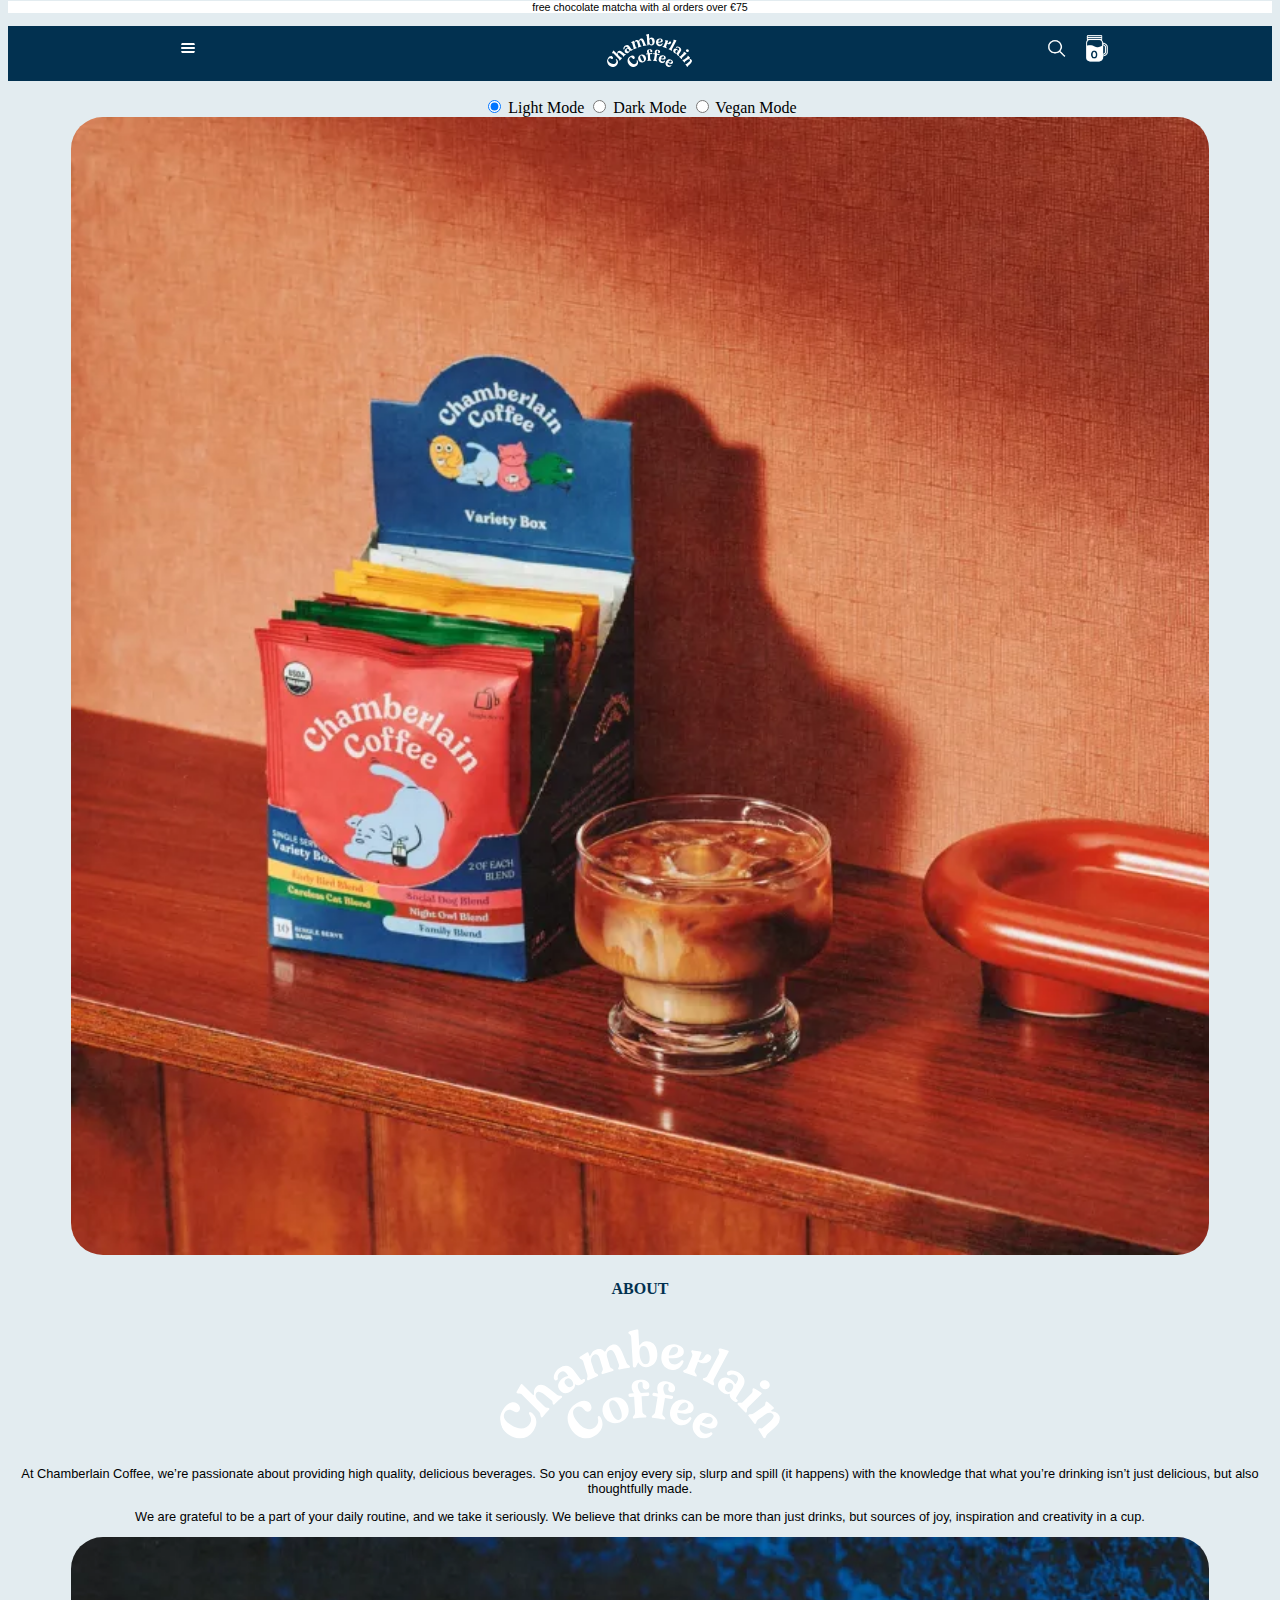
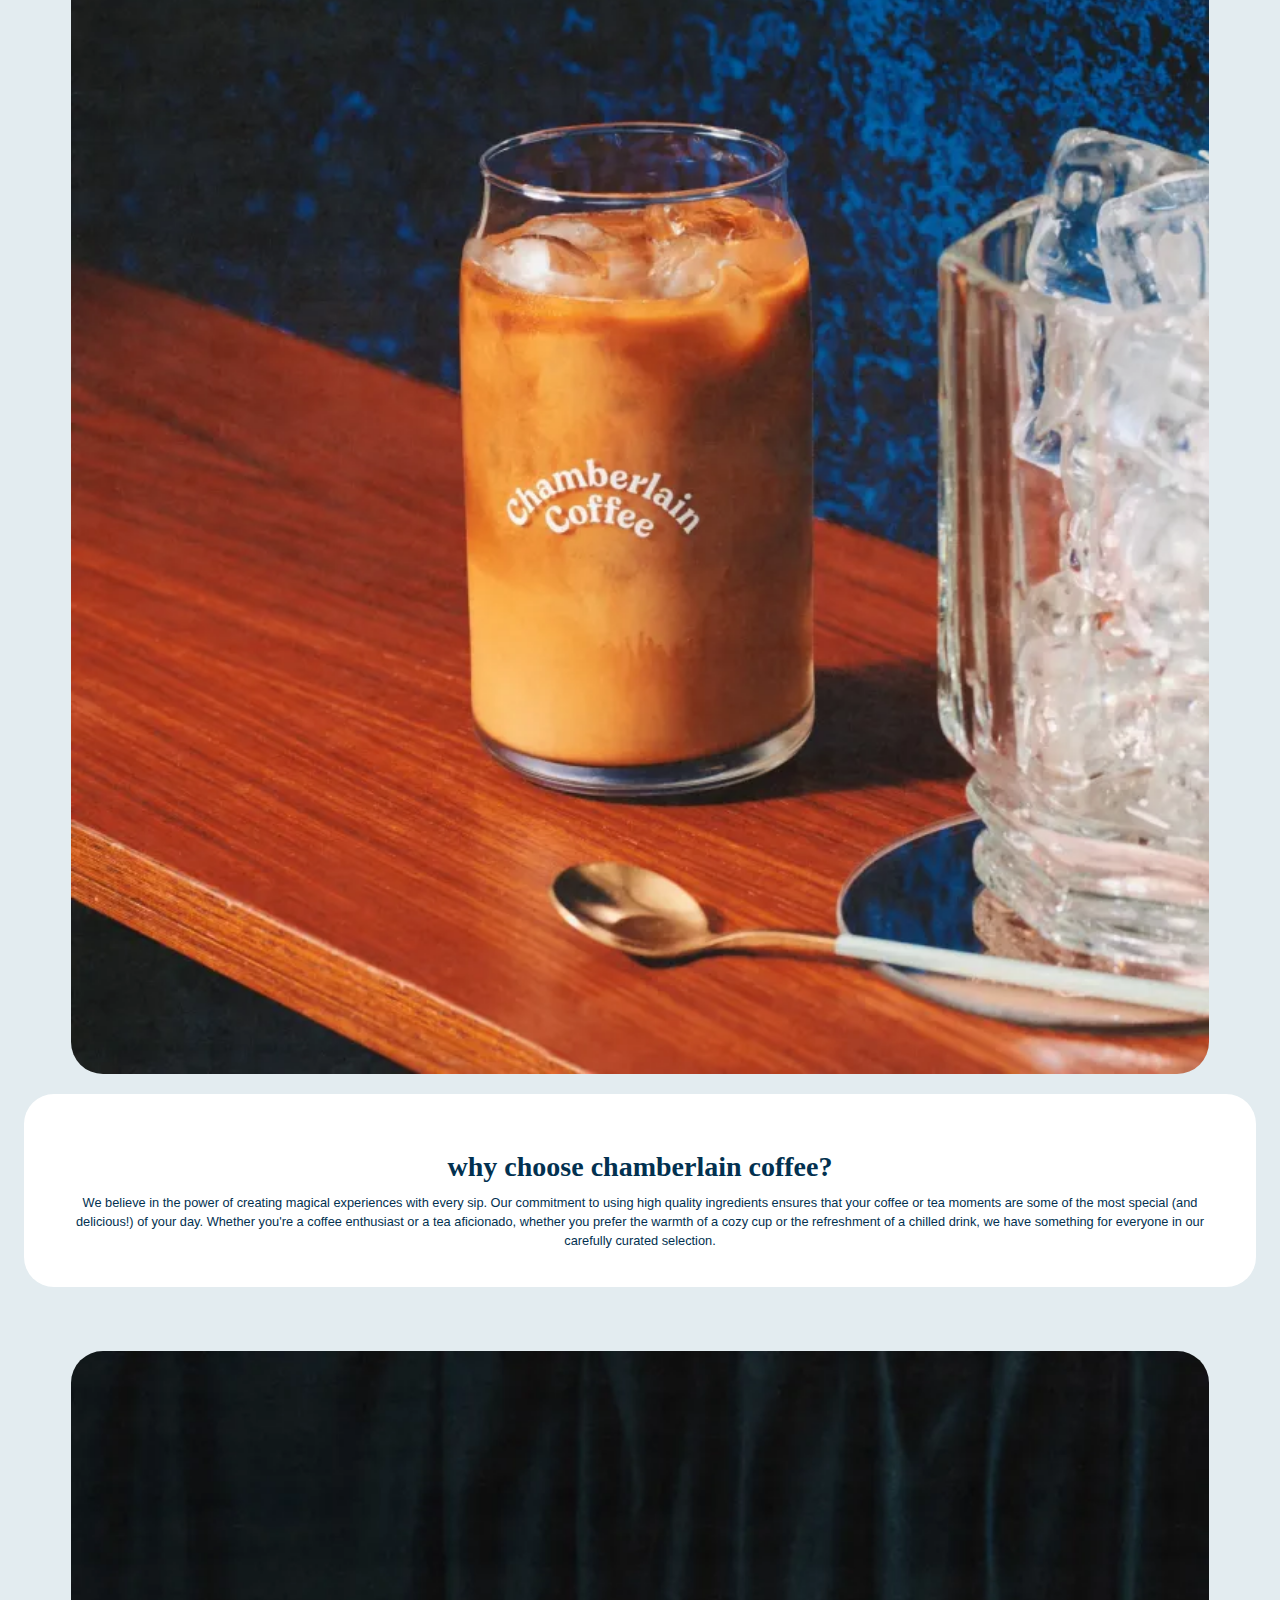
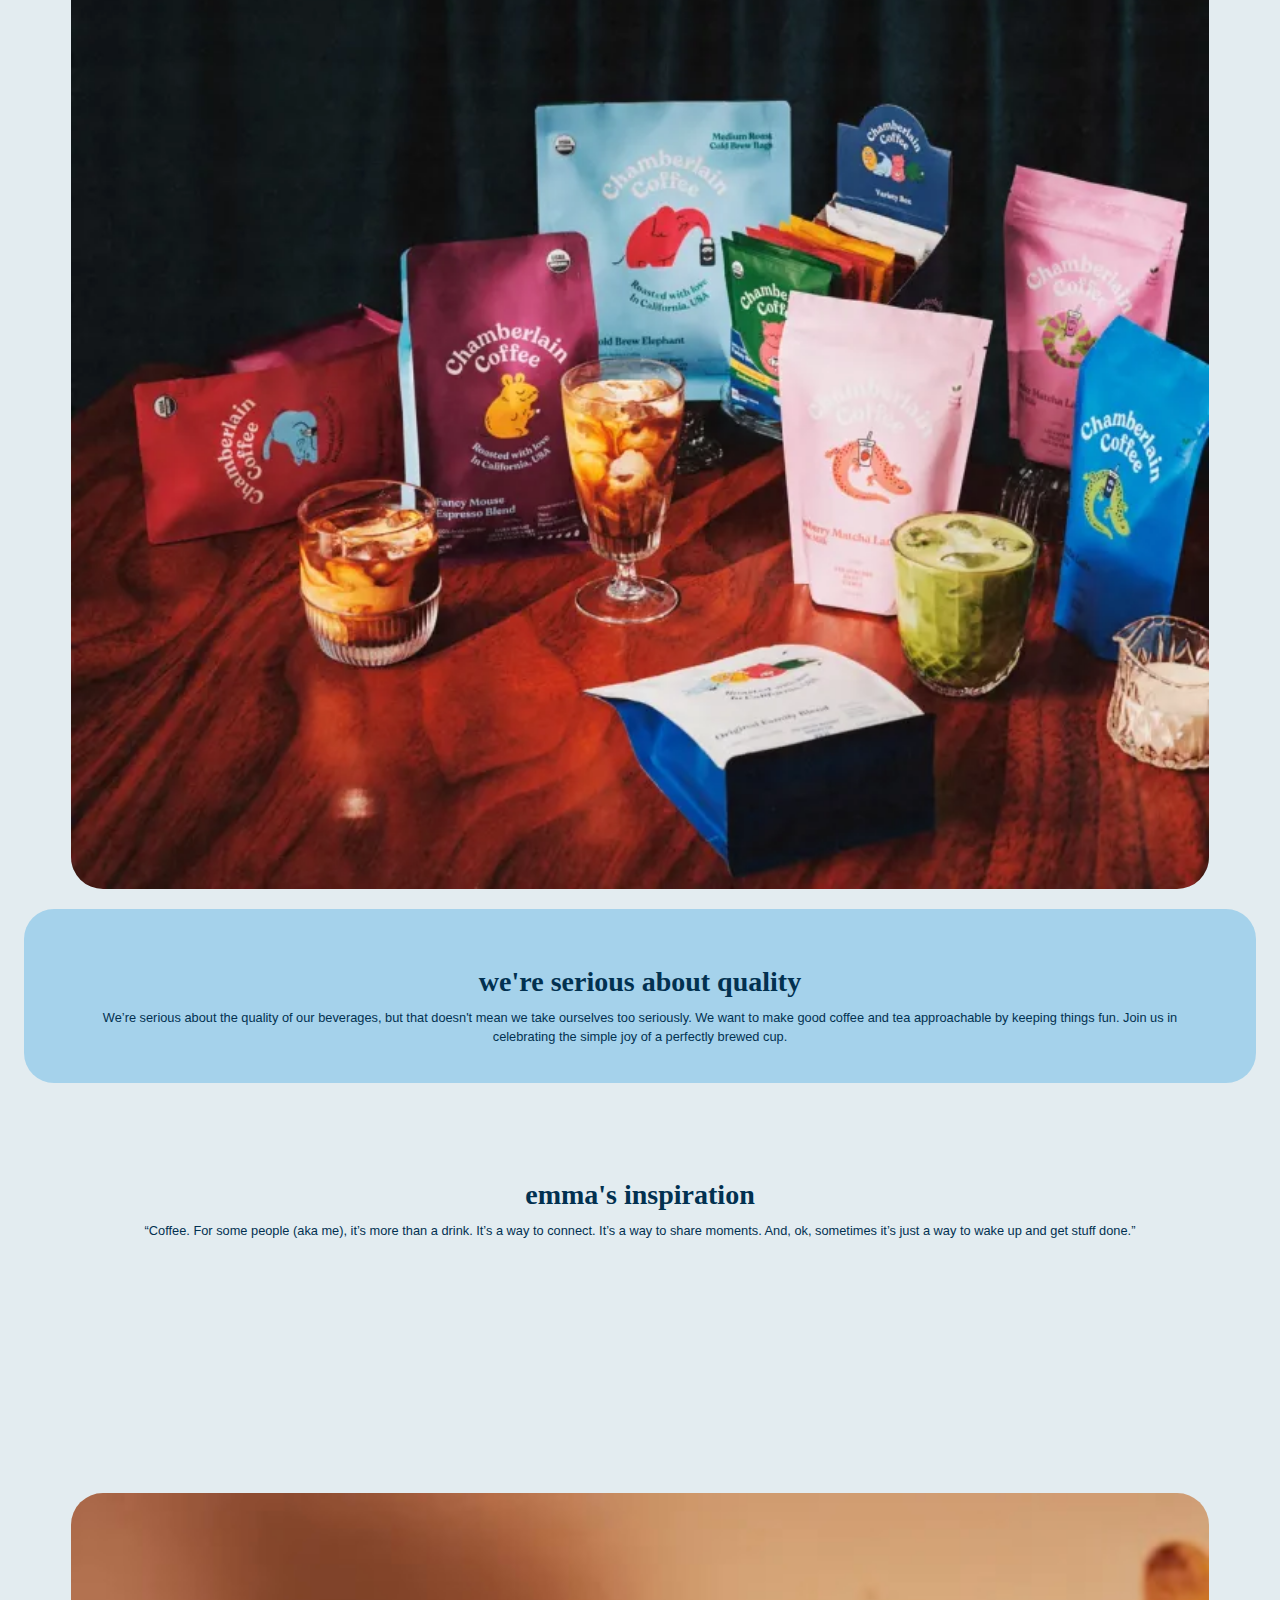
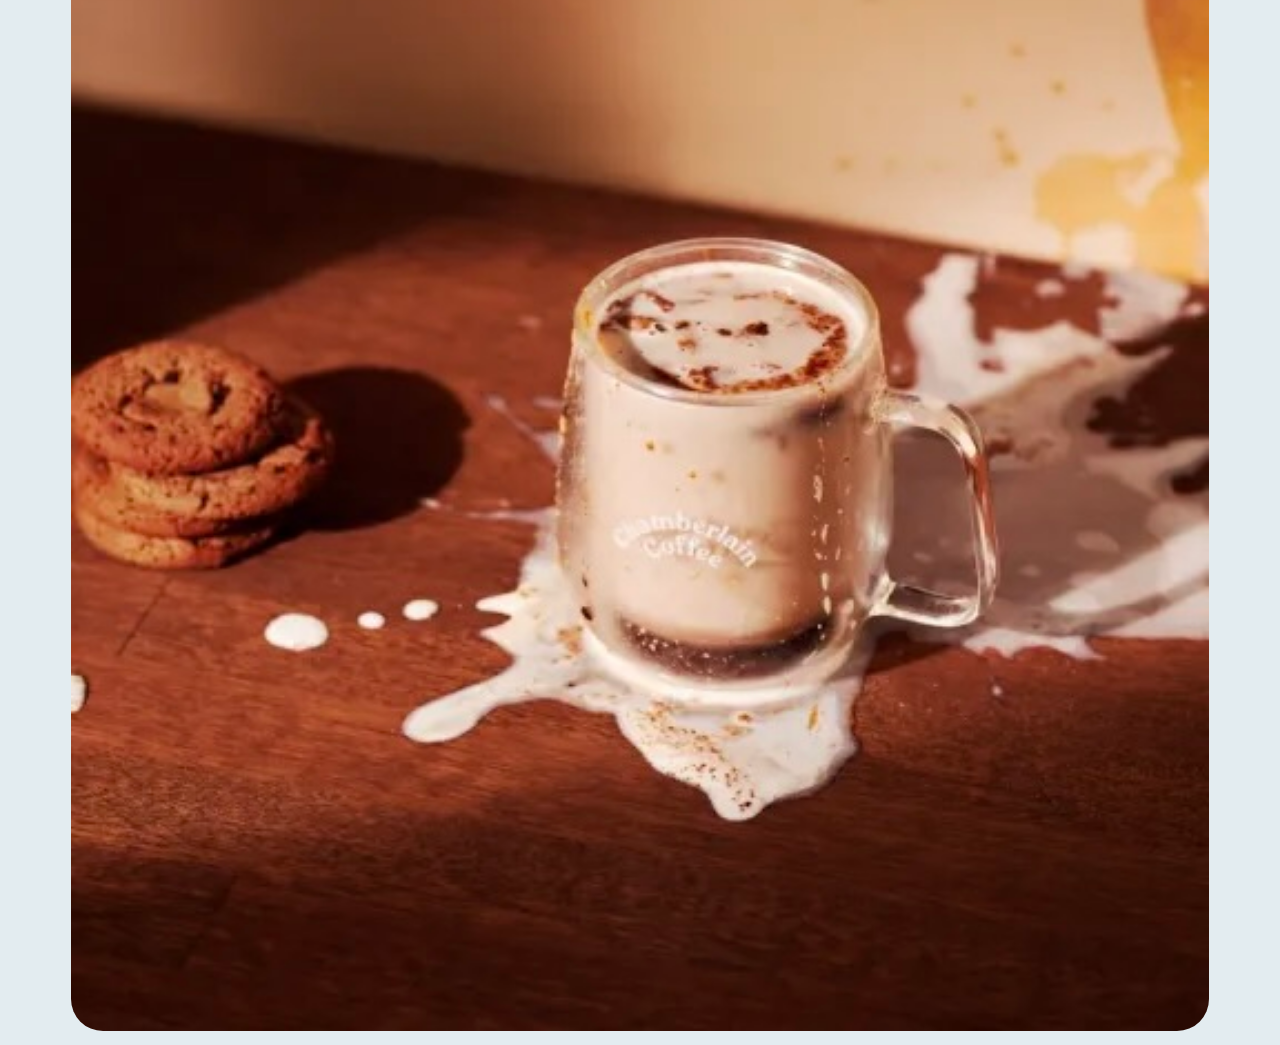
==== commit f56fc379: "about css" ====
--- a/about.html
+++ b/about.html
@@ -137,7 +137,7 @@
     </section>
 
     <img
-      src="/images/aboutme4.webp"
+      src="/images/aboutme4.jpeg"
       height="90%"
       width="90%"
       alt="logo naam chamberlain coffee"
--- a/styles/style.css
+++ b/styles/style.css
@@ -102,13 +102,19 @@
 }
 
 li {
-  font-weight: bold;
+  color: var(--primary-color);
 }
 
 .logo {
   margin-top: -2em;
   margin-bottom: -2em;
-  margin-left: 3em;
+  margin-left: 4em;
+}
+
+.logo-hamburger {
+  margin-top: -2em;
+  margin-bottom: -2em;
+  margin-left: 7em;
 }
 
 .hamburger-icon {
@@ -166,7 +172,7 @@
 .frontpage {
   position: relative;
   width: 100%;
-  height: 550px;
+  height: 600px;
   background-image: url("/images/frontpagecoffee.jpg");
   background-size: cover;
   background-position: center;
@@ -228,15 +234,8 @@
 }
 
 .about p {
-  font-size: 100%;
-}
-
-.choose {
-  padding: 15px;
-  margin: 5px;
-  background: var(--background-color);
-  color: var(--text-color);
-  border-radius: 30px;
+  font-size: 80%;
+  font-weight: lighter;
 }
 
 .choose h3,
@@ -247,6 +246,7 @@
   width: 85%;
   margin-bottom: 5px;
   color: var(--primary-color);
+  line-height: 1.5;
 }
 
 .choose p,
@@ -254,17 +254,28 @@
 .inspiration p {
   margin: 1em 1em;
   margin-top: 0;
-  line-height: 130%;
+  line-height: 1.5;
   padding: -1em -1em;
   color: var(--primary-color);
 }
 
+.choose {
+  padding: 1.5em 1em;
+  margin: 1em 1em;
+  margin-bottom: 4em;
+  background: var(--background-color);
+  color: var(--text-color);
+  border-radius: 30px;
+  
+}
+
 .quality {
-  padding: 15px;
-  margin: 2em 2em;
+  padding: 1.5em 3em;
+  margin: 1em 1em;
   background: #a5d2eb;
   color: var(--text-color);
   border-radius: 30px;
+  line-height: 1.5;
 }
 
 .inspiration {
@@ -288,7 +299,6 @@
   background-color: var(--secondary-color);
   color: var(--text-color);
   border-radius: 20px;
-  /* padding: 1px; */
   margin-top: -1em;
   margin-bottom: -1em;
 }
@@ -356,14 +366,51 @@
 .hamburger {
   text-align: left;
   font-family: helvetica, arial, sans-serif;
-  font-weight: -100;
+  font-weight: normal;
+}
+
+#hamburger-button {
+  background-color: var(--background-color);
+  color: var(--primary-color);
+  font-family: "Times New Roman", Times, serif;
+  font-weight: 900;
+  font-size: 0.9em;
+  margin-left: 5%;
+  padding: 5px 10px;
+  width: auto;
 }
 
 body.hamburger img {
   border-radius: 20%;
-  /* display: flex; */
+  display: flex;
   justify-content: center;
   gap: 10px;
 }
 
-/* color: p button bestsellers: #9bcbeb */
+.hamburger-img {
+  display: flex;
+  gap: 20px;
+  padding: 1em;
+}
+
+.hamburger-img-tekst {
+  position: relative;
+  width: 160px;
+  height: 160px;
+}
+
+.hamburger-img-tekst img {
+  width: 100%;
+  height: 100%;
+}
+
+.hamburger-img-tekst h4 {
+  position: absolute;
+  top: 40%;
+  left: 50%;
+  transform: translate(-50%, -100%);
+  color: var(--background-color);
+  font-size: 1em;
+  text-align: center;
+  font-family: "Times New Roman", Times, serif;
+}
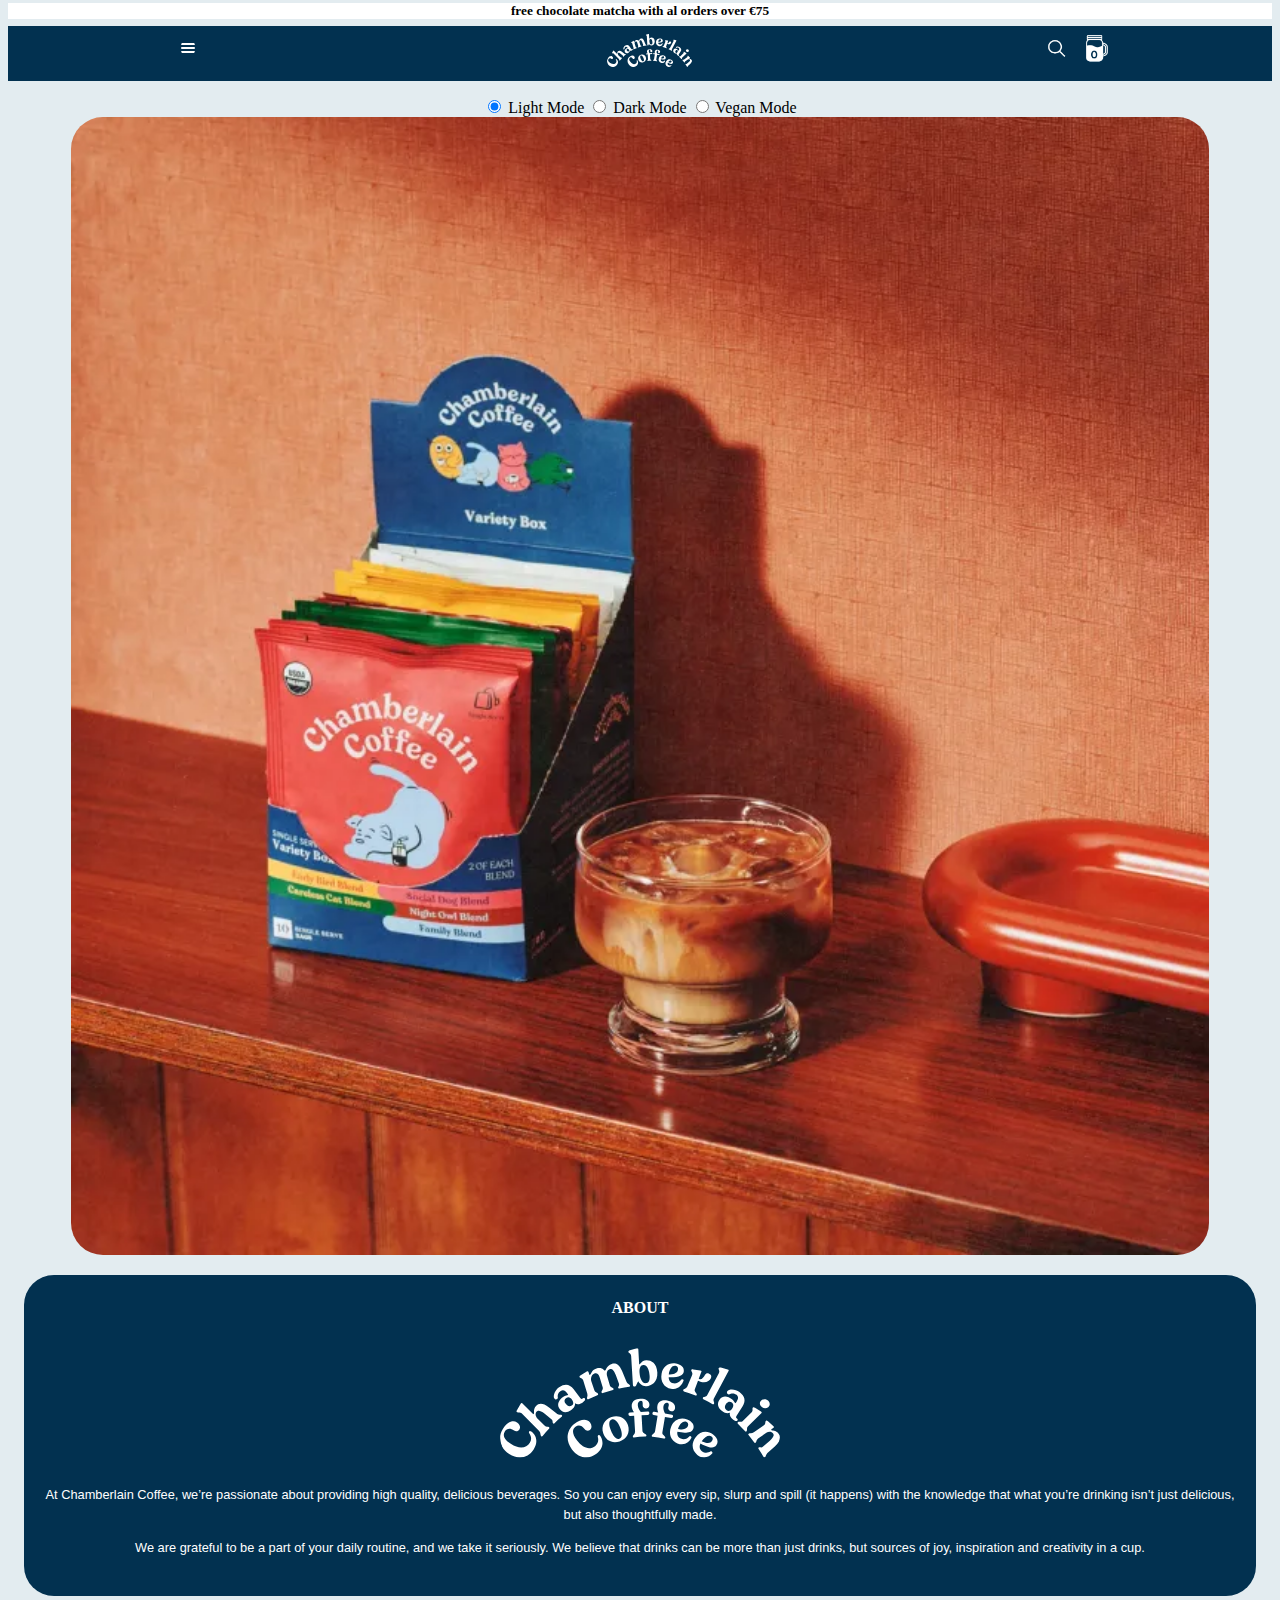
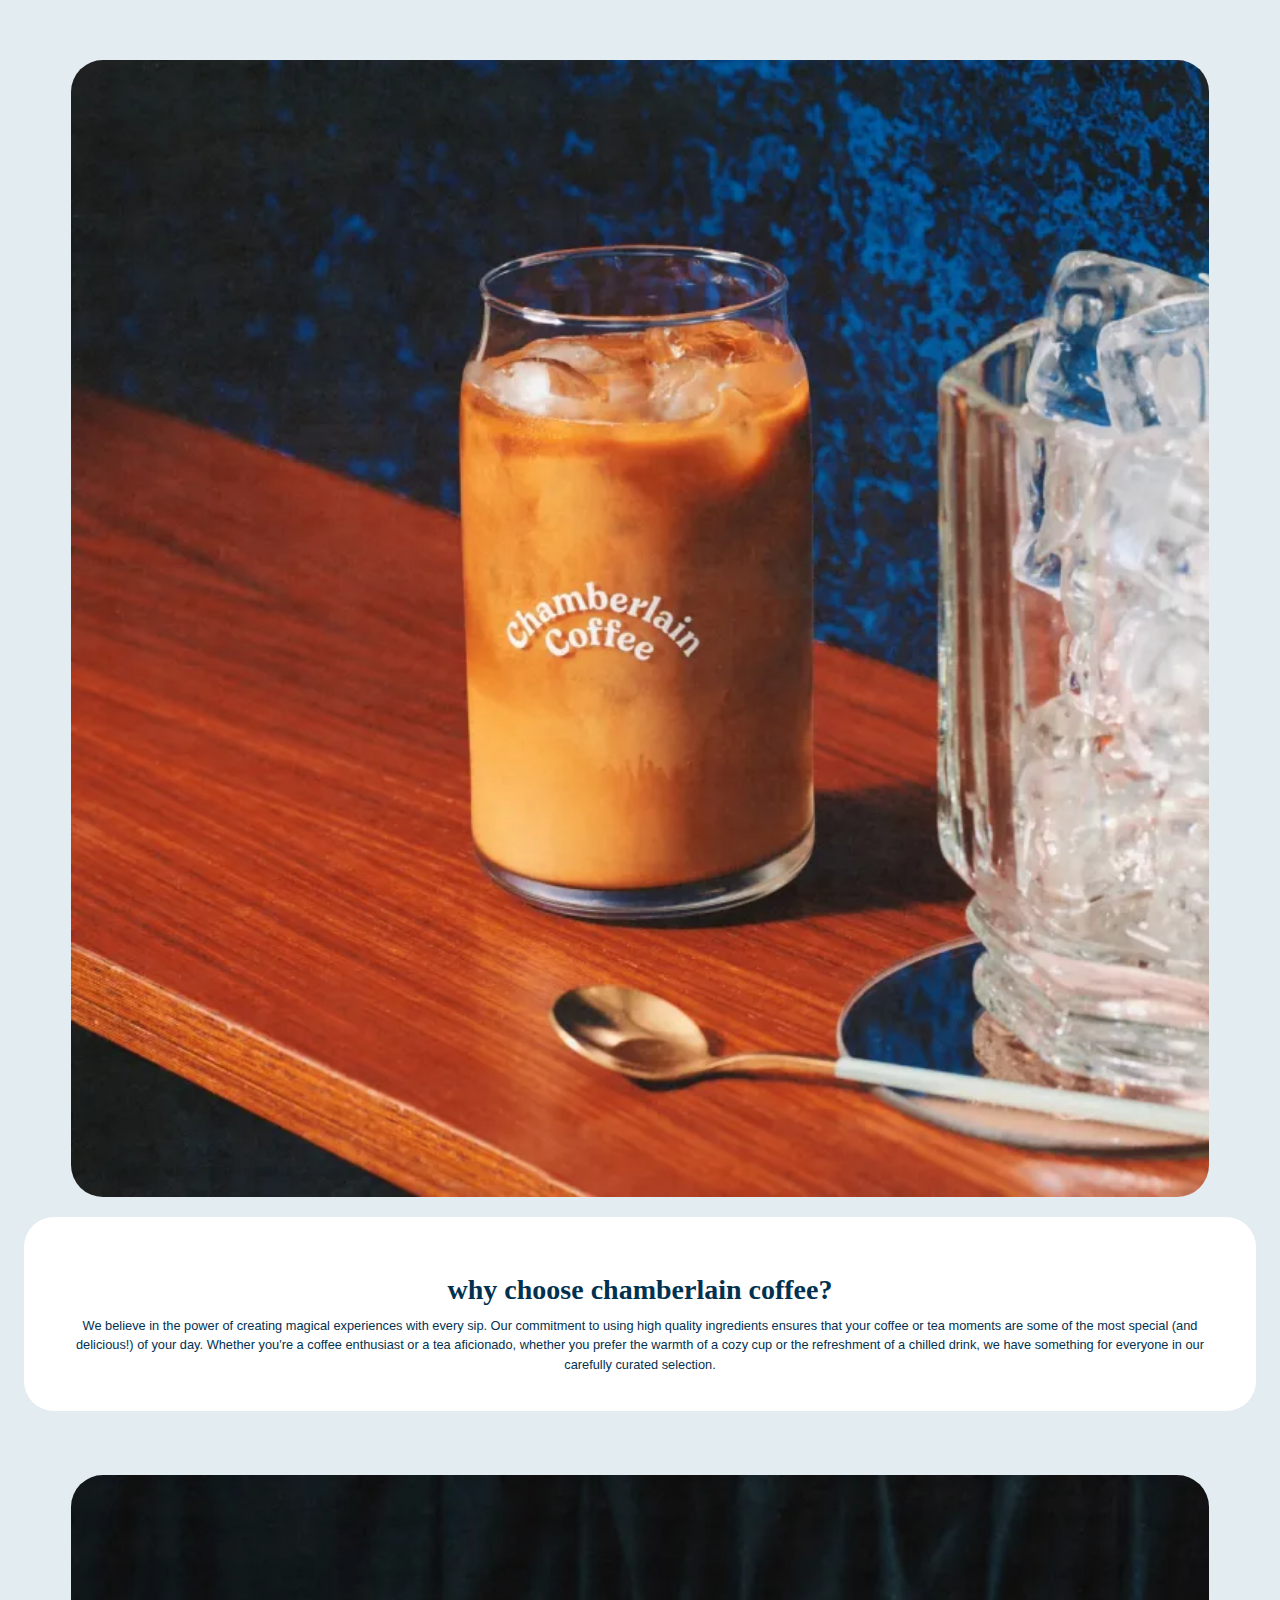
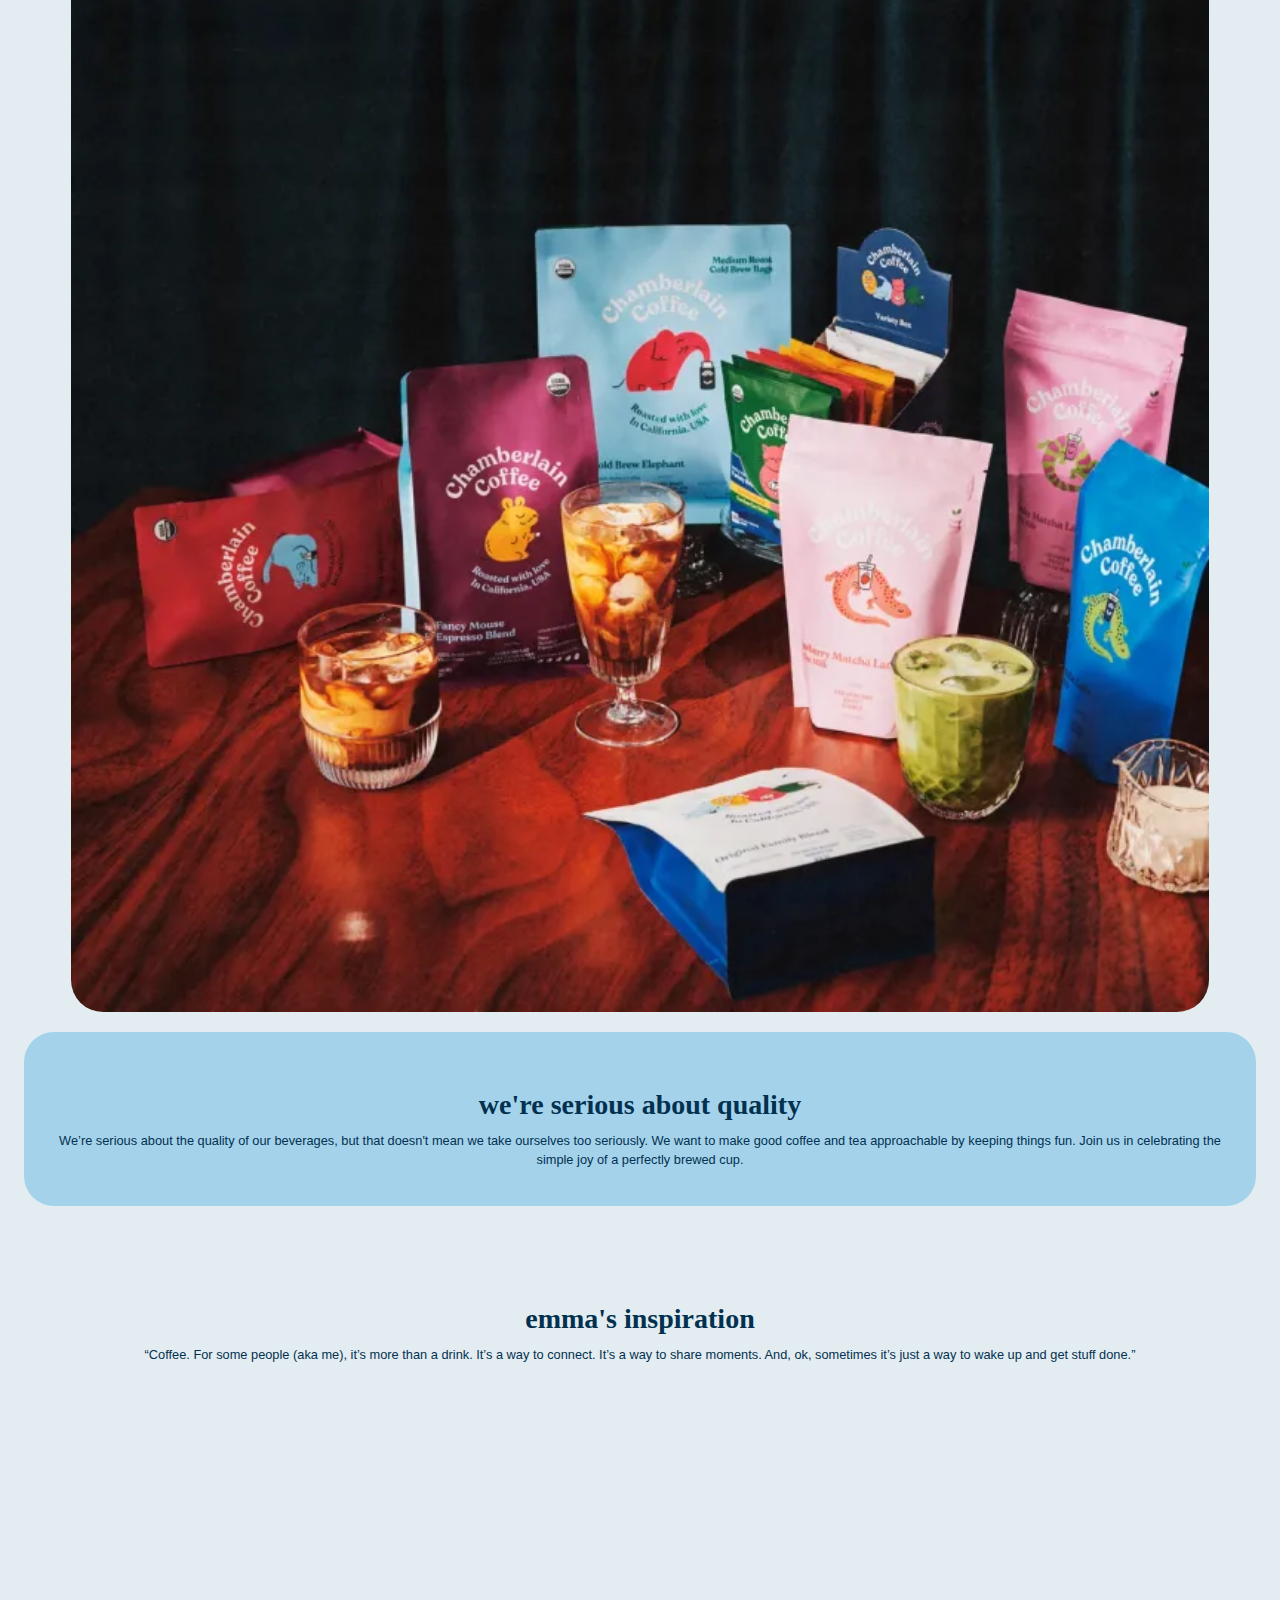
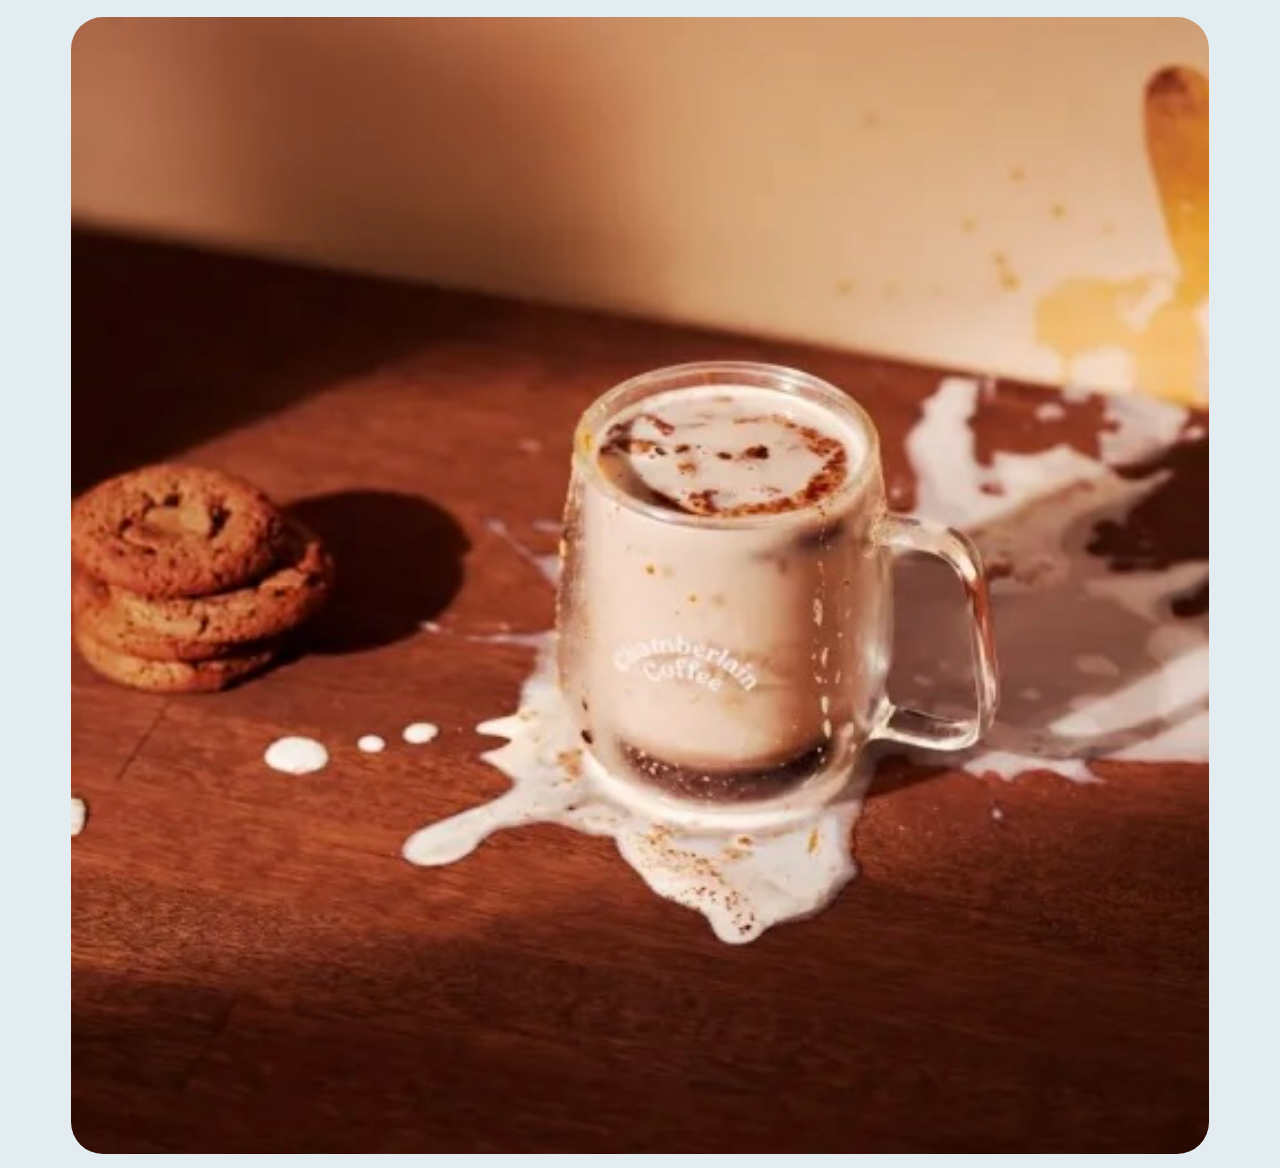
==== commit b60f836b: "extra update" ====
--- a/about.html
+++ b/about.html
@@ -69,7 +69,7 @@
       alt="logo naam chamberlain coffee"
     />
 
-    <section class="about">
+    <section class="about-section">
       <h4>ABOUT</h4>
       <img
         src="/images/chamberlain_logo.svg"
--- a/styles/style.css
+++ b/styles/style.css
@@ -1,4 +1,4 @@
-/* Default (light mode) met hulp van codepen van david */
+/* Default (light mode) met hulp van codepen van David */
 :root {
   --background-color: #ffffff;
   --text-color: #000000;
@@ -33,7 +33,6 @@
 }
 
 button:active {
-  /* 1px omlaag bij klikken - als feedback */
   transform: translateY(3px);
 }
 
@@ -144,6 +143,7 @@
 }
 
 .carousel-p {
+  font-family: 'Times New Roman', Times, serif;
   position: absolute;
   background-color: var(--background-color);
   width: 100%;
@@ -199,7 +199,7 @@
 
 .bestsellers {
   display: grid;
-  grid-template-columns: repeat(2, 1fr); /* Twee kolommen */
+  grid-template-columns: repeat(2, 1fr); /* Twee kolommen hulp van Thomas*/
   gap: -5px;
   margin-top: 20px;
 }
@@ -233,9 +233,16 @@
   border-radius: 2em;
 }
 
-.about p {
+.about-section p {
   font-size: 80%;
   font-weight: lighter;
+  color: var(--background-color);
+  line-height: 1.6;
+}
+
+.about-section h4 {
+  margin-top: 0;
+  color: var(--background-color);
 }
 
 .choose h3,
@@ -257,6 +264,16 @@
   line-height: 1.5;
   padding: -1em -1em;
   color: var(--primary-color);
+  font-size: 80%;
+}
+
+.about-section {
+  background-color: var(--primary-color);
+  color: white;
+  padding: 1.5em 1em;
+  margin: 1em 1em;
+  margin-bottom: 4em;
+  border-radius: 30px;
 }
 
 .choose {
@@ -270,7 +287,7 @@
 }
 
 .quality {
-  padding: 1.5em 3em;
+  padding: 1.5em 1em;
   margin: 1em 1em;
   background: #a5d2eb;
   color: var(--text-color);
